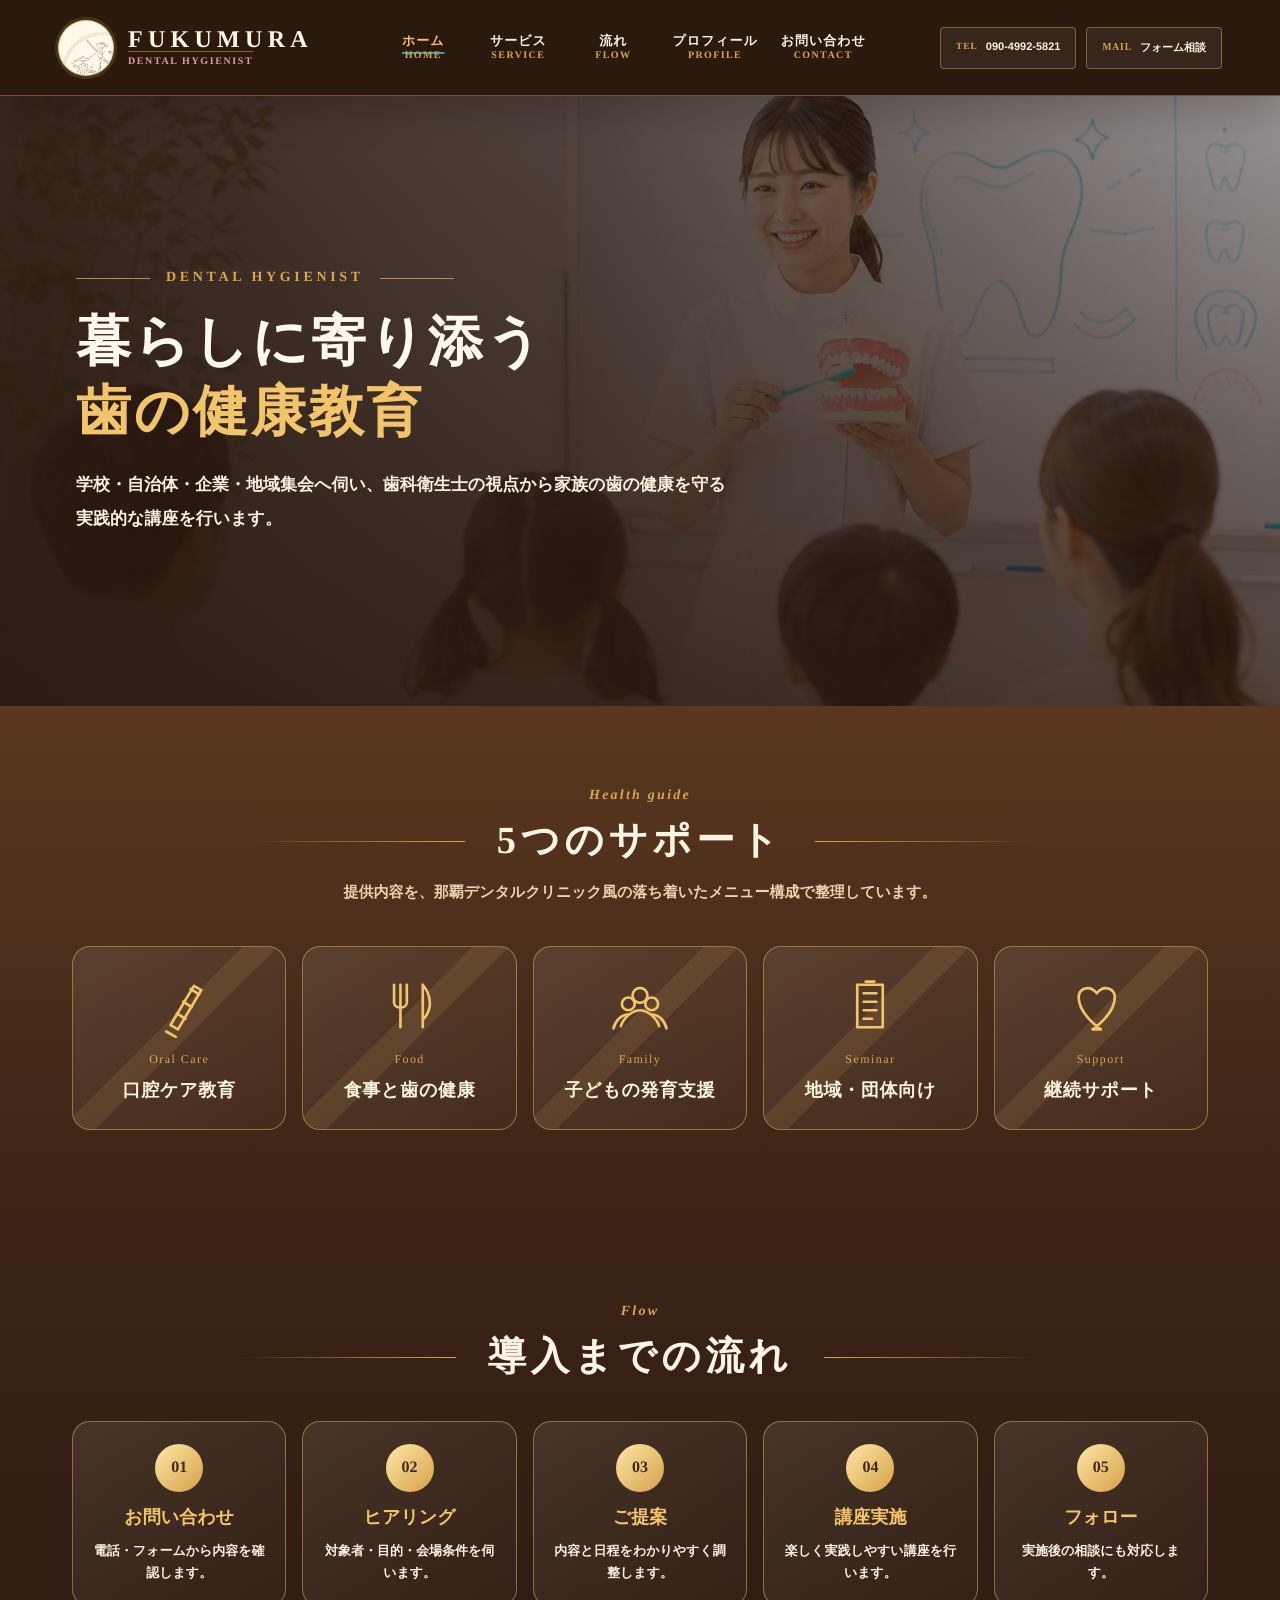
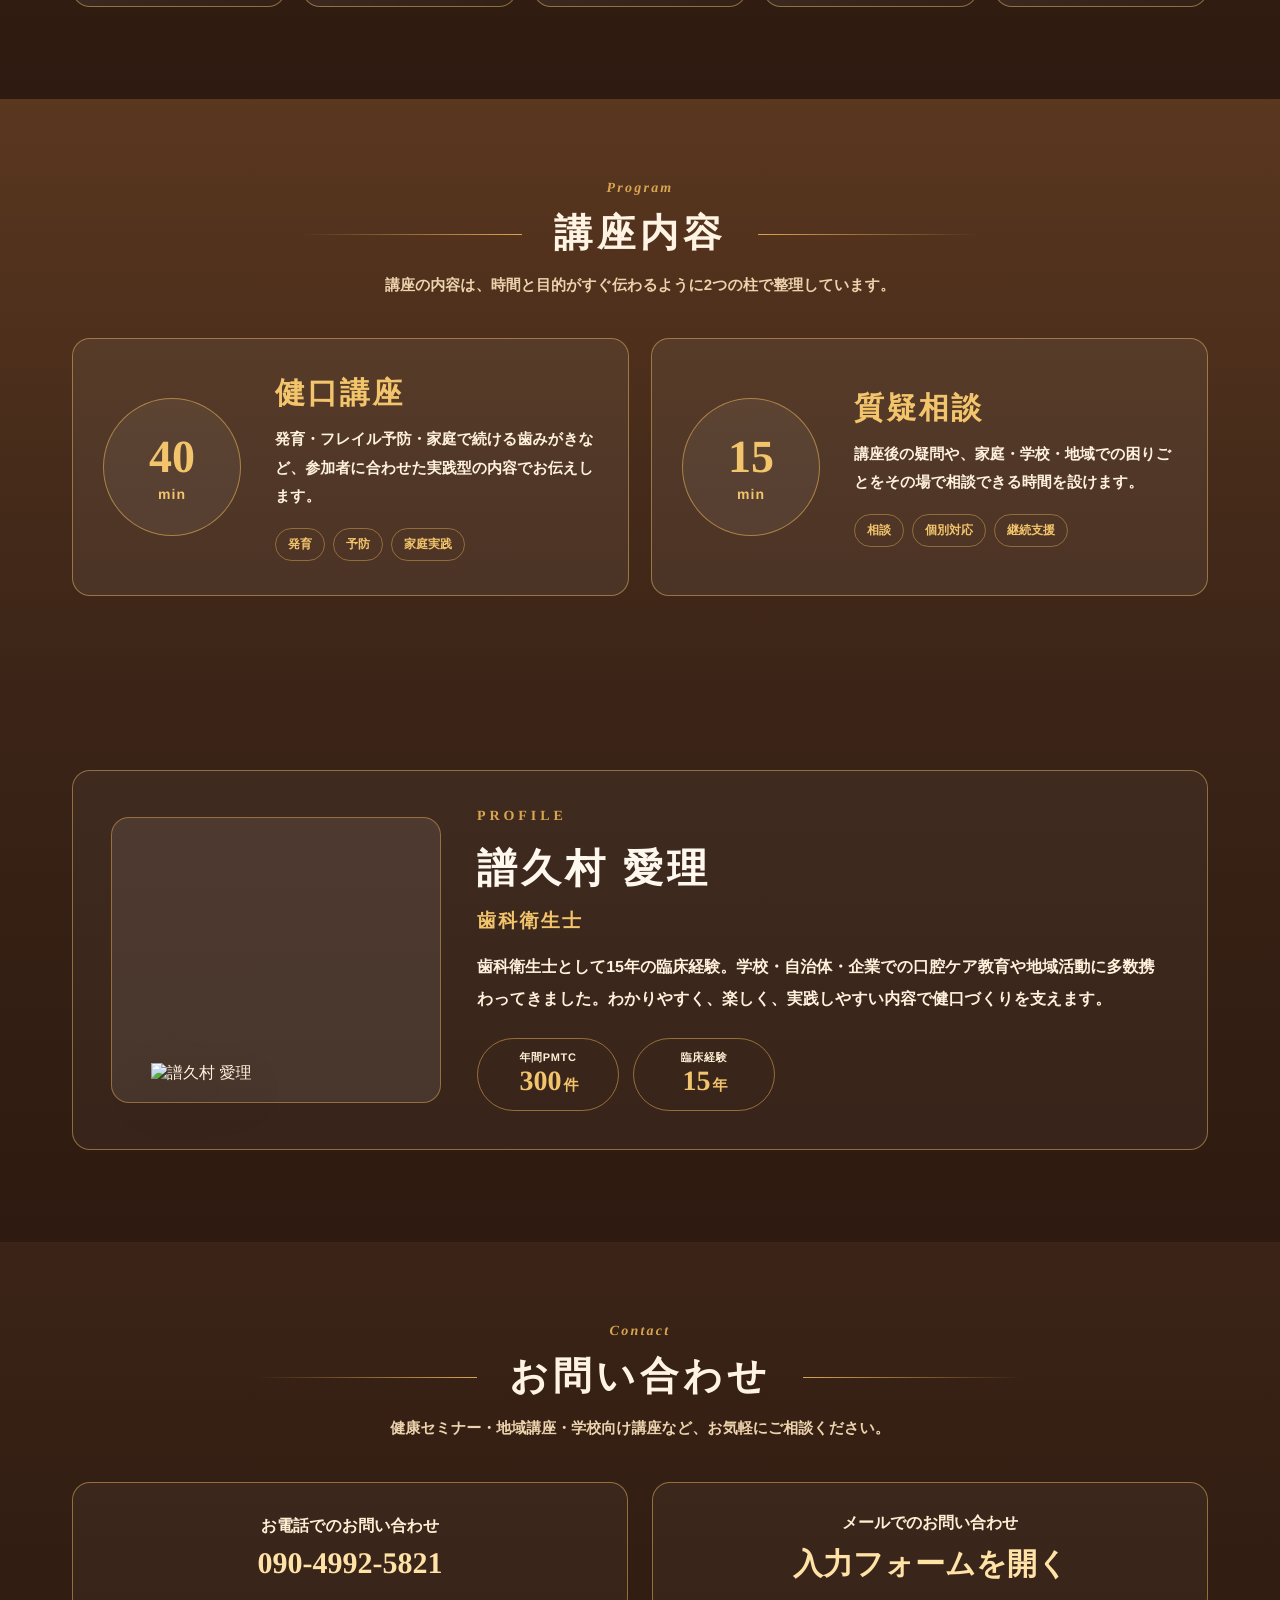
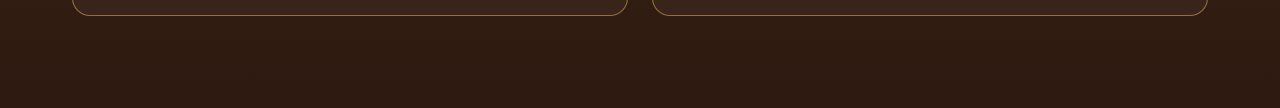
==== index.html @ 4cefee84 "Publish FUKUMURA site: index.html" ====
<!doctype html>
<html lang="ja">
<head>
  <meta charset="utf-8">
  <meta name="viewport" content="width=device-width, initial-scale=1">
  <title>FUKUMURA Dental Hygienist | 地域に届ける健口サポート</title>
  <meta name="description" content="歯科衛生士による学校・自治体・企業・地域向けの口腔ケア教育、健口講座、相談対応サービスです。">
  <link rel="stylesheet" href="styles.css?v=profile-photo-20260515">
</head>
<body>
  <header class="site-header" aria-label="サイトヘッダー">
    <a class="site-logo" href="#top" data-nav-link="top" aria-label="FUKUMURA ホームへ">
      <span class="logo-mark"><img src="assets/logo-mark-transparent.png" alt=""></span>
      <span class="logo-text"><b>FUKUMURA</b><small>DENTAL HYGIENIST</small></span>
    </a>

    <nav class="site-nav" aria-label="メインメニュー">
      <a class="is-current" href="#top" data-nav-link="top"><strong>ホーム</strong><span>HOME</span></a>
      <a href="#service" data-nav-link="service"><strong>サービス</strong><span>SERVICE</span></a>
      <a href="#flow" data-nav-link="flow"><strong>流れ</strong><span>FLOW</span></a>
      <a href="#profile" data-nav-link="profile"><strong>プロフィール</strong><span>PROFILE</span></a>
      <a href="#contact" data-nav-link="contact"><strong>お問い合わせ</strong><span>CONTACT</span></a>
    </nav>

    <div class="header-actions">
      <a class="header-pill" href="tel:09049925821"><span>TEL</span>090-4992-5821</a>
      <button class="header-pill" type="button" data-open-form><span>MAIL</span>フォーム相談</button>
    </div>

    <button class="mobile-menu-button" type="button" aria-label="メニューを開く" data-menu-button>
      <span></span><span></span><span></span>
      <em>MENU</em>
    </button>
  </header>

  <nav class="mobile-nav" aria-label="スマートフォンメニュー" data-mobile-nav>
    <a href="#top" data-nav-link="top">ホーム</a>
    <a href="#service" data-nav-link="service">サービス</a>
    <a href="#flow" data-nav-link="flow">流れ</a>
    <a href="#profile" data-nav-link="profile">プロフィール</a>
    <a href="#contact" data-nav-link="contact">お問い合わせ</a>
  </nav>

  <main id="top">
    <section class="hero section-panel" data-section="top">
      <div class="hero-inner">
        <p class="kicker">Dental Hygienist</p>
        <h1>暮らしに寄り添う<br><span>歯の健康教育</span></h1>
        <p class="hero-text">学校・自治体・企業・地域集会へ伺い、歯科衛生士の視点から家族の歯の健康を守る実践的な講座を行います。</p>
      </div>
    </section>

    <section id="service" class="section-block service section-panel" data-section="service">
      <div class="section-heading">
        <p>Health guide</p>
        <h2>5つのサポート</h2>
        <span>提供内容を、那覇デンタルクリニック風の落ち着いたメニュー構成で整理しています。</span>
      </div>

      <div class="support-grid">
        <article class="support-card">
          <div class="icon" aria-hidden="true"><svg viewBox="0 0 64 64"><path d="M24 50 46 13l7 4-22 37-7-4Z"/><path d="m43 16 8 5M36 28l8 5M30 39l8 5M20 56l9 5"/></svg></div>
          <small>Oral Care</small>
          <h3>口腔ケア教育</h3>
        </article>
        <article class="support-card">
          <div class="icon" aria-hidden="true"><svg viewBox="0 0 64 64"><path d="M23 12v40M17 12v17c0 6 12 6 12 0V12M44 12v40M44 12c9 11 9 24 0 33"/></svg></div>
          <small>Food</small>
          <h3>食事と歯の健康</h3>
        </article>
        <article class="support-card">
          <div class="icon" aria-hidden="true"><svg viewBox="0 0 64 64"><circle cx="32" cy="22" r="7"/><circle cx="21" cy="30" r="6"/><circle cx="43" cy="30" r="6"/><path d="M14 51c3-10 13-15 18-15s15 5 18 15M7 53c2-8 8-13 14-13M57 53c-2-8-8-13-14-13"/></svg></div>
          <small>Family</small>
          <h3>子どもの発育支援</h3>
        </article>
        <article class="support-card">
          <div class="icon" aria-hidden="true"><svg viewBox="0 0 64 64"><path d="M20 12h24v40H20z"/><path d="M26 20h12M26 28h12M26 36h12M26 44h8"/><path d="M28 9h8"/></svg></div>
          <small>Seminar</small>
          <h3>地域・団体向け</h3>
        </article>
        <article class="support-card">
          <div class="icon" aria-hidden="true"><svg viewBox="0 0 64 64"><path d="M32 54S11 40 11 24c0-8 10-13 17-4 7-9 17-4 17 4 0 16-21 30-21 30Z"/></svg></div>
          <small>Support</small>
          <h3>継続サポート</h3>
        </article>
      </div>
    </section>

    <section id="flow" class="section-block flow section-panel" data-section="flow">
      <div class="section-heading">
        <p>Flow</p>
        <h2>導入までの流れ</h2>
      </div>

      <ol class="flow-list">
        <li class="flow-step"><span class="num">01</span><h3>お問い合わせ</h3><p>電話・フォームから内容を確認します。</p></li>
        <li class="flow-step"><span class="num">02</span><h3>ヒアリング</h3><p>対象者・目的・会場条件を伺います。</p></li>
        <li class="flow-step"><span class="num">03</span><h3>ご提案</h3><p>内容と日程をわかりやすく調整します。</p></li>
        <li class="flow-step"><span class="num">04</span><h3>講座実施</h3><p>楽しく実践しやすい講座を行います。</p></li>
        <li class="flow-step"><span class="num">05</span><h3>フォロー</h3><p>実施後の相談にも対応します。</p></li>
      </ol>
    </section>

    <section class="section-block program section-panel">
      <div class="section-heading">
        <p>Program</p>
        <h2>講座内容</h2>
        <span>講座の内容は、時間と目的がすぐ伝わるように2つの柱で整理しています。</span>
      </div>

      <div class="course-layout">
        <article class="course-card">
          <div class="course-time"><strong>40</strong><span>min</span></div>
          <div>
            <h3>健口講座</h3>
            <p>発育・フレイル予防・家庭で続ける歯みがきなど、参加者に合わせた実践型の内容でお伝えします。</p>
            <div class="course-tags"><span>発育</span><span>予防</span><span>家庭実践</span></div>
          </div>
        </article>
        <article class="course-card">
          <div class="course-time"><strong>15</strong><span>min</span></div>
          <div>
            <h3>質疑相談</h3>
            <p>講座後の疑問や、家庭・学校・地域での困りごとをその場で相談できる時間を設けます。</p>
            <div class="course-tags"><span>相談</span><span>個別対応</span><span>継続支援</span></div>
          </div>
        </article>
      </div>
    </section>

    <section id="profile" class="section-block profile section-panel" data-section="profile">
      <article class="profile-box">
        <figure class="profile-photo"><img src="assets/profile-photo-attached-style.png" alt="譜久村 愛理"></figure>
        <div class="profile-text">
          <p class="profile-label">PROFILE</p>
          <h2>譜久村 愛理</h2>
          <h3>歯科衛生士</h3>
          <p>歯科衛生士として15年の臨床経験。学校・自治体・企業での口腔ケア教育や地域活動に多数携わってきました。わかりやすく、楽しく、実践しやすい内容で健口づくりを支えます。</p>
          <div class="profile-metrics">
            <span><small>年間PMTC</small><b>300</b>件</span>
            <span><small>臨床経験</small><b>15</b>年</span>
          </div>
        </div>
      </article>
    </section>

    <section id="contact" class="section-block contact section-panel" data-section="contact">
      <div class="section-heading">
        <p>Contact</p>
        <h2>お問い合わせ</h2>
        <span>健康セミナー・地域講座・学校向け講座など、お気軽にご相談ください。</span>
      </div>

      <div class="contact-grid">
        <a class="contact-card" href="tel:09049925821">
          <span>お電話でのお問い合わせ</span>
          <strong>090-4992-5821</strong>
        </a>
        <button class="contact-card" type="button" data-open-form>
          <span>メールでのお問い合わせ</span>
          <strong>入力フォームを開く</strong>
        </button>
      </div>
    </section>
  </main>

  <div class="form-modal" data-modal aria-hidden="true">
    <div class="modal-backdrop" data-close-form></div>
    <section class="modal-panel" role="dialog" aria-modal="true" aria-labelledby="form-title">
      <button class="modal-close" type="button" aria-label="閉じる" data-close-form>×</button>
      <div class="form-state form-input-state" data-input-state>
        <p class="modal-kicker">CONTACT FORM</p>
        <h2 id="form-title">メールでのお問い合わせ</h2>
        <form class="contact-form" data-contact-form>
          <label><span>お名前</span><input name="name" type="text" autocomplete="name" required></label>
          <label><span>メールアドレス</span><input name="email" type="email" autocomplete="email" required></label>
          <label><span>電話番号</span><input name="tel" type="tel" autocomplete="tel"></label>
          <label><span>お問い合わせ内容</span><textarea name="message" rows="6" required></textarea></label>
          <button class="submit-button" type="submit">送信する</button>
        </form>
      </div>
      <div class="form-state thanks-state" data-thanks-state hidden>
        <p class="modal-kicker">THANK YOU</p>
        <h2>送信ありがとうございました</h2>
        <p>内容を確認後、折り返しご連絡いたします。しばらくお待ちください。</p>
        <button class="submit-button" type="button" data-close-form>閉じる</button>
      </div>
    </section>
  </div>

  <script src="scripts.js?v=profile-photo-20260515"></script>
</body>
</html>
---- styles.css ----
:root {
  --ink: #fff2dd;
  --brown: #3b2417;
  --brown-2: #5a371f;
  --gold: #d8a651;
  --teal: #26aaa2;
  --paper: #2e1a10;
  --line: rgba(216, 166, 81, .44);
  --header-h: 96px;
  --max: 1440px;
}

* {
  box-sizing: border-box;
}

html {
  scroll-behavior: smooth;
  scroll-padding-top: calc(var(--header-h) + 18px);
}

body {
  margin: 0;
  min-width: 320px;
  color: var(--ink);
  font-family: "Yu Gothic", "Yu Gothic UI", "Hiragino Kaku Gothic ProN", Meiryo, sans-serif;
  background: #21130c;
  text-rendering: geometricPrecision;
  -webkit-font-smoothing: antialiased;
}

body.modal-open,
body.menu-open {
  overflow: hidden;
}

button,
input,
textarea {
  font: inherit;
}

button {
  cursor: pointer;
}

img,
svg {
  display: block;
}

h1,
h2,
h3,
p,
figure {
  margin: 0;
}

.site-header {
  position: fixed;
  z-index: 60;
  top: 0;
  left: 50%;
  width: min(100%, var(--max));
  height: var(--header-h);
  transform: translateX(-50%);
  display: flex;
  align-items: center;
  justify-content: space-between;
  gap: 30px;
  padding: 14px 58px;
  color: #fff4dd;
  background: rgba(44, 25, 14, .96);
  border-bottom: 1px solid rgba(216, 166, 81, .42);
  box-shadow: 0 16px 36px rgba(20, 10, 4, .22);
  backdrop-filter: blur(10px);
}

.site-logo {
  flex: 0 0 auto;
  display: inline-flex;
  align-items: center;
  gap: 14px;
  color: #fff4dd;
  text-decoration: none;
}

.logo-mark {
  width: 56px;
  height: 56px;
  display: grid;
  place-items: center;
  overflow: hidden;
  border: 1px solid rgba(216, 166, 81, .58);
  border-radius: 50%;
  background: #fff9ec;
  box-shadow: 0 0 0 3px rgba(216, 166, 81, .18);
}

.logo-mark img {
  width: 96px;
  height: 96px;
  object-fit: contain;
  opacity: .92;
  transform: translateY(2px);
}

.logo-text {
  display: grid;
  gap: 5px;
  min-width: 172px;
}

.logo-text b {
  color: #fff6e8;
  font-family: Georgia, "Times New Roman", serif;
  font-size: 24px;
  font-weight: 600;
  letter-spacing: .22em;
  line-height: 1;
}

.logo-text small {
  position: relative;
  width: fit-content;
  color: #df9ba0;
  font-family: Georgia, "Times New Roman", serif;
  font-size: 10px;
  font-weight: 700;
  letter-spacing: .16em;
  line-height: 1;
}

.logo-text small::before {
  content: "";
  position: absolute;
  left: 0;
  right: 0;
  top: -6px;
  height: 1px;
  background: rgba(216, 166, 81, .58);
}

.site-nav {
  flex: 1;
  display: flex;
  align-items: center;
  justify-content: center;
  gap: clamp(16px, 1.8vw, 28px);
  font-weight: 900;
  letter-spacing: .06em;
}

.site-nav a {
  min-width: 72px;
  display: grid;
  gap: 4px;
  color: #fff4dd;
  text-align: center;
  text-decoration: none;
  transition: color .2s ease;
}

.site-nav strong {
  font-size: clamp(13px, .95vw, 15px);
  line-height: 1;
  white-space: nowrap;
}

.site-nav span {
  color: var(--gold);
  font-family: Georgia, serif;
  font-size: 10px;
  line-height: 1;
  letter-spacing: .14em;
}

.site-nav a:hover,
.site-nav a.is-current {
  color: #f2c46b;
}

.site-nav a.is-current strong {
  text-decoration: underline;
  text-decoration-color: var(--teal);
  text-decoration-thickness: 2px;
  text-underline-offset: 7px;
}

.header-actions {
  display: flex;
  gap: 10px;
  align-items: center;
}

.header-pill {
  min-height: 42px;
  display: inline-flex;
  align-items: center;
  justify-content: center;
  gap: 8px;
  padding: 0 15px;
  color: #fff1d9;
  background: rgba(255, 255, 255, .06);
  border: 1px solid rgba(216, 166, 81, .48);
  border-radius: 4px;
  text-decoration: none;
  font-size: clamp(11px, .78vw, 13px);
  font-weight: 900;
  line-height: 1;
  white-space: nowrap;
}

.header-pill span {
  color: var(--gold);
  font-family: Georgia, serif;
  font-size: .86em;
  letter-spacing: .1em;
}

.mobile-nav {
  display: none;
}

.mobile-menu-button {
  position: absolute;
  top: 17px;
  right: 14px;
  z-index: 5;
  width: 50px;
  height: 44px;
  display: grid;
  place-items: center;
  gap: 3px;
  color: #fff4dd;
  background: rgba(255, 255, 255, .06);
  border: 1px solid rgba(216, 166, 81, .42);
  border-radius: 6px;
}

@media (min-width: 901px) {
  .mobile-menu-button {
    display: none !important;
  }
}

main {
  width: min(100%, var(--max));
  margin: 0 auto;
  padding-top: var(--header-h);
  background: var(--paper);
  box-shadow: 0 0 0 1px rgba(216, 166, 81, .14);
}

.section-panel {
  scroll-margin-top: calc(var(--header-h) + 18px);
}

.hero {
  min-height: 610px;
  position: relative;
  display: grid;
  align-items: center;
  padding: 96px 76px;
  overflow: hidden;
  isolation: isolate;
  background: #2e1a10;
}

.hero::before {
  content: "";
  position: absolute;
  inset: 0;
  z-index: -2;
  background-image: url("assets/hero-bg-enhanced.png");
  background-size: cover;
  background-position: 64% 34%;
  transform: scaleY(1.08) scaleX(1.01);
  transform-origin: center;
}

.hero::after {
  content: "";
  position: absolute;
  inset: 0;
  z-index: -1;
  background:
    linear-gradient(90deg, rgba(42, 24, 15, .92), rgba(42, 24, 15, .75) 46%, rgba(42, 24, 15, .28)),
    linear-gradient(180deg, rgba(42, 24, 15, .18), rgba(42, 24, 15, .74));
}

.hero-inner {
  width: min(680px, 100%);
  position: relative;
  z-index: 1;
}

.kicker {
  display: inline-flex;
  align-items: center;
  gap: 16px;
  color: var(--gold);
  font-family: Georgia, serif;
  font-size: 14px;
  font-weight: 900;
  line-height: 1;
  letter-spacing: .26em;
  text-transform: uppercase;
}

.kicker::before,
.kicker::after {
  content: "";
  width: 74px;
  height: 1px;
  background: currentColor;
  opacity: .8;
}

.hero h1 {
  margin-top: 22px;
  color: #fff8ef;
  font-family: "Yu Mincho", "Hiragino Mincho ProN", serif;
  font-size: clamp(48px, 4.3vw, 62px);
  font-weight: 900;
  line-height: 1.26;
  letter-spacing: .05em;
}

.hero h1 span {
  color: #f2c46b;
}

.hero-text {
  max-width: 650px;
  margin-top: 22px;
  color: #fff1dc;
  font-size: 17px;
  font-weight: 900;
  line-height: 2;
}

.hero-stamp {
  position: absolute;
  right: 90px;
  bottom: 78px;
  width: 118px;
  height: 118px;
  display: grid;
  place-items: center;
  color: rgba(242, 196, 107, .6);
  border: 1px solid currentColor;
  border-radius: 50%;
  font-family: Georgia, serif;
  font-size: 42px;
  font-style: italic;
}

.section-block {
  padding: 82px 72px 92px;
}

.section-heading {
  display: grid;
  place-items: center;
  gap: 12px;
  margin-bottom: 38px;
  text-align: center;
}

.section-heading p {
  color: var(--gold);
  font-family: Georgia, serif;
  font-size: 14px;
  font-style: italic;
  font-weight: 900;
  letter-spacing: .16em;
}

.section-heading h2 {
  display: flex;
  align-items: center;
  justify-content: center;
  gap: 32px;
  width: 100%;
  color: #fff4e3;
  font-family: "Yu Mincho", "Hiragino Mincho ProN", serif;
  font-size: clamp(32px, 3vw, 40px);
  font-weight: 900;
  letter-spacing: .12em;
}

.section-heading h2::before,
.section-heading h2::after {
  content: "";
  width: min(18vw, 220px);
  height: 1px;
  background: linear-gradient(90deg, transparent, var(--gold));
}

.section-heading h2::after {
  background: linear-gradient(90deg, var(--gold), transparent);
}

.section-heading span {
  max-width: 820px;
  color: #ecd2ad;
  font-size: 15px;
  font-weight: 800;
  line-height: 1.9;
}

.service,
.program {
  background: linear-gradient(180deg, #5a371f, #3b2417);
}

.flow,
.profile,
.contact {
  background: linear-gradient(180deg, #3b2417, #2e1a10);
}

.support-grid {
  display: grid;
  grid-template-columns: repeat(5, minmax(0, 1fr));
  gap: 16px;
}

.support-card {
  min-height: 184px;
  position: relative;
  display: grid;
  place-items: center;
  align-content: center;
  gap: 12px;
  padding: 24px 18px;
  overflow: hidden;
  color: #fff2dd;
  background: linear-gradient(135deg, rgba(255, 255, 255, .09), rgba(255, 255, 255, .02));
  border: 1px solid rgba(242, 196, 107, .46);
  border-radius: 18px;
  text-align: center;
}

.support-card::before {
  content: "";
  position: absolute;
  inset: 0;
  background: linear-gradient(135deg, transparent 0 43%, rgba(242, 196, 107, .1) 43% 52%, transparent 52%);
  pointer-events: none;
}

.icon {
  width: 68px;
  height: 68px;
  color: #f2c46b;
}

.icon svg {
  width: 100%;
  height: 100%;
  fill: none;
  stroke: currentColor;
  stroke-width: 2.5;
  stroke-linecap: round;
  stroke-linejoin: round;
}

.support-card small {
  color: var(--gold);
  font-family: Georgia, serif;
  font-size: 12px;
  letter-spacing: .12em;
}

.support-card h3 {
  position: relative;
  z-index: 1;
  color: #fff2dd;
  font-size: 18px;
  font-weight: 900;
  letter-spacing: .04em;
}

.flow-list {
  display: grid;
  grid-template-columns: repeat(5, minmax(0, 1fr));
  gap: 16px;
  padding: 0;
  margin: 0;
  list-style: none;
}

.flow-step {
  min-height: 156px;
  padding: 22px 17px;
  color: #fff2dd;
  background: linear-gradient(135deg, rgba(255, 255, 255, .09), rgba(255, 255, 255, .02));
  border: 1px solid rgba(242, 196, 107, .46);
  border-radius: 18px;
  text-align: center;
}

.num {
  width: 48px;
  height: 48px;
  display: grid;
  place-items: center;
  margin: 0 auto 14px;
  color: #3f291a;
  background: linear-gradient(135deg, #ffe7a5, #d5a04a);
  border-radius: 50%;
  font-family: Georgia, serif;
  font-size: 16px;
  font-weight: 900;
}

.flow-step h3 {
  color: #f2c46b;
  font-size: 18px;
  font-weight: 900;
}

.flow-step p {
  margin-top: 10px;
  color: #fff1dc;
  font-size: 13px;
  font-weight: 800;
  line-height: 1.7;
}

.course-layout {
  display: grid;
  grid-template-columns: 1fr 1fr;
  gap: 22px;
}

.course-card {
  min-height: 258px;
  display: grid;
  grid-template-columns: 150px 1fr;
  gap: 22px;
  align-items: center;
  padding: 30px;
  color: #fff2dd;
  background: rgba(255, 255, 255, .06);
  border: 1px solid rgba(242, 196, 107, .46);
  border-radius: 18px;
}

.course-time {
  width: 138px;
  height: 138px;
  display: grid;
  place-items: center;
  align-content: center;
  color: #f2c46b;
  background: rgba(255, 255, 255, .05);
  border: 1px solid rgba(216, 166, 81, .65);
  border-radius: 50%;
  font-family: Georgia, "Yu Mincho", serif;
  font-weight: 900;
  line-height: 1;
}

.course-time strong {
  font-size: 46px;
  line-height: 1;
}

.course-time span {
  margin-top: 7px;
  font-family: "Yu Gothic", sans-serif;
  font-size: 14px;
  letter-spacing: .08em;
}

.course-card h3 {
  color: #f2c46b;
  font-family: "Yu Mincho", "Hiragino Mincho ProN", serif;
  font-size: 30px;
  font-weight: 900;
  letter-spacing: .08em;
}

.course-card p {
  margin-top: 12px;
  color: #fff1dc;
  font-size: 15px;
  font-weight: 800;
  line-height: 1.9;
}

.course-tags {
  display: flex;
  flex-wrap: wrap;
  gap: 8px;
  margin-top: 16px;
}

.course-tags span {
  padding: 7px 12px;
  color: #f2c46b;
  border: 1px solid rgba(216, 166, 81, .5);
  border-radius: 999px;
  font-size: 12px;
  font-weight: 900;
}

.profile-box {
  display: grid;
  grid-template-columns: 330px 1fr;
  gap: 36px;
  align-items: center;
  padding: 38px;
  color: #fff2dd;
  background: rgba(255, 255, 255, .04);
  border: 1px solid rgba(242, 196, 107, .46);
  border-radius: 18px;
}

.profile-photo {
  min-height: 286px;
  display: grid;
  place-items: end center;
  padding: 18px;
  border: 1px solid rgba(216, 166, 81, .52);
  border-radius: 18px;
  background: rgba(255, 255, 255, .08);
}

.profile-photo img {
  width: 250px;
  max-height: 262px;
  object-fit: contain;
  filter: drop-shadow(0 18px 24px rgba(0, 0, 0, .22));
}

.profile-label {
  color: var(--gold);
  font-family: Georgia, serif;
  font-size: 14px;
  font-weight: 900;
  letter-spacing: .28em;
}

.profile-text h2 {
  margin-top: 16px;
  color: #fff8ef;
  font-family: "Yu Mincho", "Hiragino Mincho ProN", serif;
  font-size: 40px;
  font-weight: 900;
  letter-spacing: .1em;
  white-space: nowrap;
}

.profile-text h3 {
  margin-top: 12px;
  color: #f2c46b;
  font-size: 19px;
  font-weight: 900;
  letter-spacing: .12em;
}

.profile-text p:not(.profile-label) {
  margin-top: 18px;
  color: #fff1dc;
  font-size: 16px;
  font-weight: 800;
  line-height: 2;
}

.profile-metrics {
  display: flex;
  gap: 14px;
  margin-top: 22px;
}

.profile-metrics span {
  min-width: 142px;
  padding: 12px 18px;
  color: #f2c46b;
  border: 1px solid rgba(216, 166, 81, .58);
  border-radius: 999px;
  font-family: "Yu Mincho", serif;
  font-size: 15px;
  font-weight: 900;
  text-align: center;
}

.profile-metrics small {
  display: block;
  color: #fff0d4;
  font-family: "Yu Gothic", sans-serif;
  font-size: 11px;
  letter-spacing: .06em;
}

.profile-metrics b {
  margin: 0 2px;
  font-family: Georgia, serif;
  font-size: 28px;
}

.contact-grid {
  display: grid;
  grid-template-columns: 1fr 1fr;
  gap: 24px;
}

.contact-card {
  min-height: 134px;
  display: grid;
  align-content: center;
  gap: 10px;
  padding: 30px;
  color: #fff0d4;
  text-decoration: none;
  background: rgba(255, 255, 255, .04);
  border: 1px solid rgba(216, 166, 81, .58);
  border-radius: 18px;
  font-weight: 900;
  text-align: center;
}

.contact-card strong {
  display: block;
  color: #ffe2a6;
  font-family: "Yu Mincho", serif;
  font-size: 30px;
  font-weight: 900;
}

.form-modal {
  position: fixed;
  z-index: 100;
  inset: 0;
  display: none;
  place-items: center;
  padding: 24px;
}

.form-modal.is-open {
  display: grid;
}

.modal-backdrop {
  position: absolute;
  inset: 0;
  background: rgba(36, 22, 13, .72);
  backdrop-filter: blur(6px);
}

.modal-panel {
  position: relative;
  width: min(620px, 100%);
  max-height: min(92vh, 760px);
  overflow: auto;
  padding: clamp(26px, 4vw, 44px);
  color: #3b2417;
  background: linear-gradient(135deg, #fffdf8, #fff5e8);
  border: 1px solid rgba(216, 166, 81, .6);
  border-radius: 10px;
  box-shadow: 0 30px 80px rgba(21, 12, 6, .34);
}

.modal-close {
  position: absolute;
  top: 14px;
  right: 14px;
  width: 42px;
  height: 42px;
  color: var(--brown);
  background: #fff;
  border: 1px solid rgba(216, 166, 81, .42);
  border-radius: 50%;
  font-size: 28px;
  line-height: 1;
}

.modal-kicker {
  margin-bottom: 10px;
  color: var(--gold);
  font-family: Georgia, serif;
  font-size: 13px;
  font-weight: 900;
  letter-spacing: .16em;
}

.modal-panel h2 {
  margin-bottom: 24px;
  color: var(--brown);
  font-family: "Yu Mincho", serif;
  font-size: clamp(28px, 4vw, 42px);
  line-height: 1.35;
}

.contact-form {
  display: grid;
  gap: 16px;
}

.contact-form label {
  display: grid;
  gap: 8px;
}

.contact-form span {
  color: var(--brown);
  font-weight: 900;
}

.contact-form input,
.contact-form textarea {
  width: 100%;
  padding: 13px 14px;
  color: #3b2417;
  background: #fff;
  border: 1px solid rgba(87, 58, 36, .24);
  border-radius: 6px;
}

.contact-form textarea {
  resize: vertical;
}

.submit-button {
  min-height: 54px;
  padding: 0 24px;
  color: #2b190f;
  background: linear-gradient(135deg, #ffe7a5, #d5a04a);
  border: 0;
  border-radius: 999px;
  font-weight: 900;
  box-shadow: 0 14px 28px rgba(216, 166, 81, .24);
}

.thanks-state {
  text-align: center;
}

.thanks-state p:not(.modal-kicker) {
  margin-bottom: 24px;
  color: #6b5644;
  font-weight: 800;
  line-height: 1.8;
}

.reveal-target {
  opacity: 0;
  transform: translateY(24px);
  transition:
    opacity .8s ease var(--reveal-delay, 0ms),
    transform .8s ease var(--reveal-delay, 0ms);
}

.reveal-target.reveal-from-left {
  transform: translateX(-42px);
}

.reveal-target.reveal-from-right {
  transform: translateX(42px);
}

.reveal-target.reveal-zoom {
  transform: scale(.96);
}

.reveal-target.is-visible {
  opacity: 1;
  transform: none;
}

@media (max-width: 1180px) {
  .site-header {
    gap: 18px;
    padding-inline: 28px;
  }

  .header-actions {
    display: none;
  }

  .logo-text b {
    font-size: 21px;
  }
}

@media (max-width: 900px) {
  :root {
    --header-h: 78px;
  }

  html,
  body {
    width: 100%;
    overflow-x: hidden;
  }

  body.menu-open .mobile-nav {
    display: grid;
  }

  main {
    width: 100%;
    max-width: 100%;
    overflow: hidden;
  }

  main * {
    max-width: 100%;
  }

  .site-header {
    left: 0;
    right: 0;
    width: auto;
    max-width: none;
    height: var(--header-h);
    transform: none;
    display: grid;
    grid-template-columns: minmax(0, 1fr) auto;
    gap: 12px;
    padding: 10px 14px;
    overflow: hidden;
  }

  .site-logo {
    gap: 9px;
    min-width: 0;
    overflow: hidden;
    padding-right: 60px;
  }

  .logo-mark {
    width: 38px;
    height: 38px;
    flex: 0 0 38px;
  }

  .logo-mark img {
    width: 66px;
    height: 66px;
  }

  .logo-text {
    display: block;
    min-width: 0;
    overflow: hidden;
  }

  .logo-text b {
    display: block;
    font-size: clamp(15px, 4.4vw, 18px);
    letter-spacing: .11em;
    white-space: nowrap;
  }

  .logo-text small {
    display: block;
    margin-top: 4px;
    font-size: 7px;
    letter-spacing: .08em;
    white-space: nowrap;
  }

  .site-nav {
    display: none;
  }

  .mobile-menu-button {
    position: absolute;
    top: 17px;
    right: 14px;
    z-index: 5;
    width: 50px;
    height: 44px;
    display: grid !important;
    place-items: center;
    gap: 3px;
    color: #fff4dd;
    background: rgba(255, 255, 255, .06);
    border: 1px solid rgba(216, 166, 81, .42);
    border-radius: 6px;
  }

  .mobile-menu-button span {
    width: 23px;
    height: 2px;
    background: currentColor;
  }

  .mobile-menu-button em {
    color: var(--gold);
    font-size: 8px;
    font-style: normal;
    font-weight: 900;
    letter-spacing: .08em;
  }

  .mobile-nav {
    position: fixed;
    z-index: 55;
    top: var(--header-h);
    left: 0;
    width: 100%;
    transform: none;
    gap: 1px;
    background: rgba(58, 33, 20, .98);
    box-shadow: 0 24px 48px rgba(30, 16, 7, .22);
  }

  .mobile-nav a {
    padding: 16px 24px;
    color: #fff3db;
    text-decoration: none;
    font-weight: 900;
    border-bottom: 1px solid rgba(216, 166, 81, .22);
  }

  .hero {
    min-height: 620px;
    padding: 58px 22px 54px;
  }

  .hero::before {
    background-size: cover;
    background-position: 67% 22%;
    transform: scaleY(1.12) scaleX(1.02);
  }

  .hero::after {
    background:
      linear-gradient(90deg, rgba(42, 24, 15, .94), rgba(42, 24, 15, .78) 64%, rgba(42, 24, 15, .42)),
      linear-gradient(180deg, rgba(42, 24, 15, .08), rgba(42, 24, 15, .86));
  }

  .kicker {
    gap: 8px;
    font-size: 10px;
    letter-spacing: .2em;
  }

  .kicker::before,
  .kicker::after {
    width: 42px;
  }

  .hero h1 {
    margin-top: 16px;
    font-size: 32px;
    line-height: 1.42;
    letter-spacing: .02em;
  }

  .hero-text {
    max-width: min(330px, calc(100vw - 52px));
    margin-top: 18px;
    font-size: 13px;
    line-height: 1.85;
    overflow-wrap: anywhere;
  }

  .hero-stamp {
    right: 22px;
    bottom: 28px;
    width: 82px;
    height: 82px;
    font-size: 30px;
  }

  .section-block {
    padding: 50px 18px 58px;
  }

  .section-heading {
    margin-bottom: 28px;
  }

  .section-heading h2 {
    gap: 14px;
    font-size: 27px;
  }

  .section-heading h2::before,
  .section-heading h2::after {
    width: 54px;
  }

  .section-heading span {
    font-size: 12px;
    line-height: 1.75;
  }

  .support-grid,
  .flow-list,
  .course-layout,
  .contact-grid {
    grid-template-columns: 1fr;
    gap: 14px;
  }

  .support-card,
  .flow-step,
  .course-card,
  .profile-box,
  .contact-card {
    min-height: auto;
    width: 100%;
    min-width: 0;
    max-width: 100%;
  }

  .support-card {
    padding: 22px 18px;
  }

  .icon {
    width: 56px;
    height: 56px;
  }

  .support-card h3,
  .flow-step h3 {
    font-size: 17px;
  }

  .course-card {
    grid-template-columns: 92px 1fr;
    gap: 16px;
    padding: 22px 18px;
  }

  .course-time {
    width: 82px;
    height: 82px;
  }

  .course-time strong {
    font-size: 31px;
  }

  .course-time span {
    font-size: 10px;
  }

  .course-card h3 {
    font-size: 22px;
  }

  .course-card p,
  .flow-step p {
    font-size: 12px;
  }

  .profile-box {
    grid-template-columns: 1fr;
    padding: 24px 18px;
  }

  .profile-photo {
    order: 2;
    width: min(100%, 320px);
    min-height: 330px;
    margin-inline: auto;
  }

  .profile-text {
    order: 1;
  }

  .profile-text h2 {
    font-size: 30px;
    white-space: normal;
  }

  .profile-text h3 {
    font-size: 16px;
  }

  .profile-text p:not(.profile-label) {
    font-size: 13px;
    line-height: 1.9;
  }

  .profile-metrics {
    display: grid;
    grid-template-columns: 1fr 1fr;
    gap: 10px;
  }

  .profile-metrics span {
    min-width: 0;
    padding: 10px 8px;
    font-size: 13px;
  }

  .profile-metrics b {
    font-size: 24px;
  }

  .contact-card {
    padding: 24px 18px;
  }

  .contact-card strong {
    font-size: 22px;
    white-space: nowrap;
  }

  .form-modal {
    padding: 16px;
  }
}
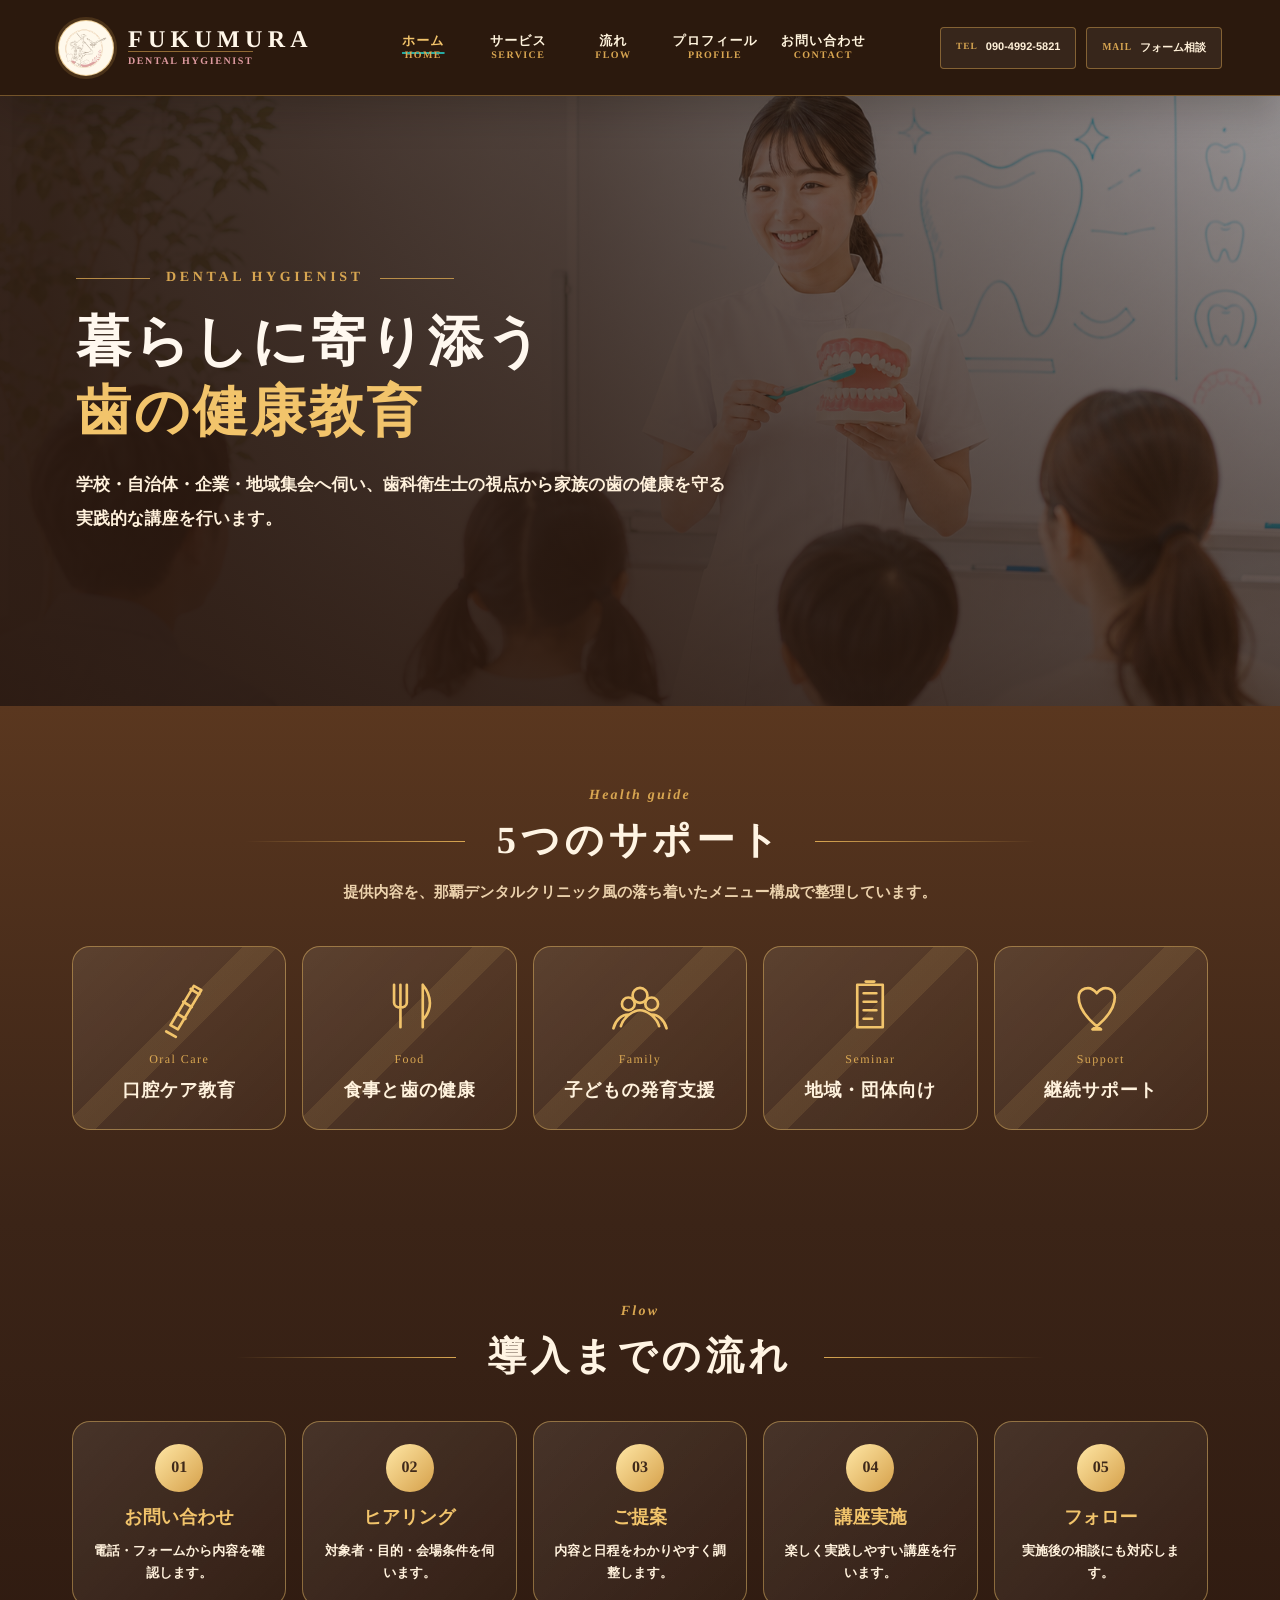
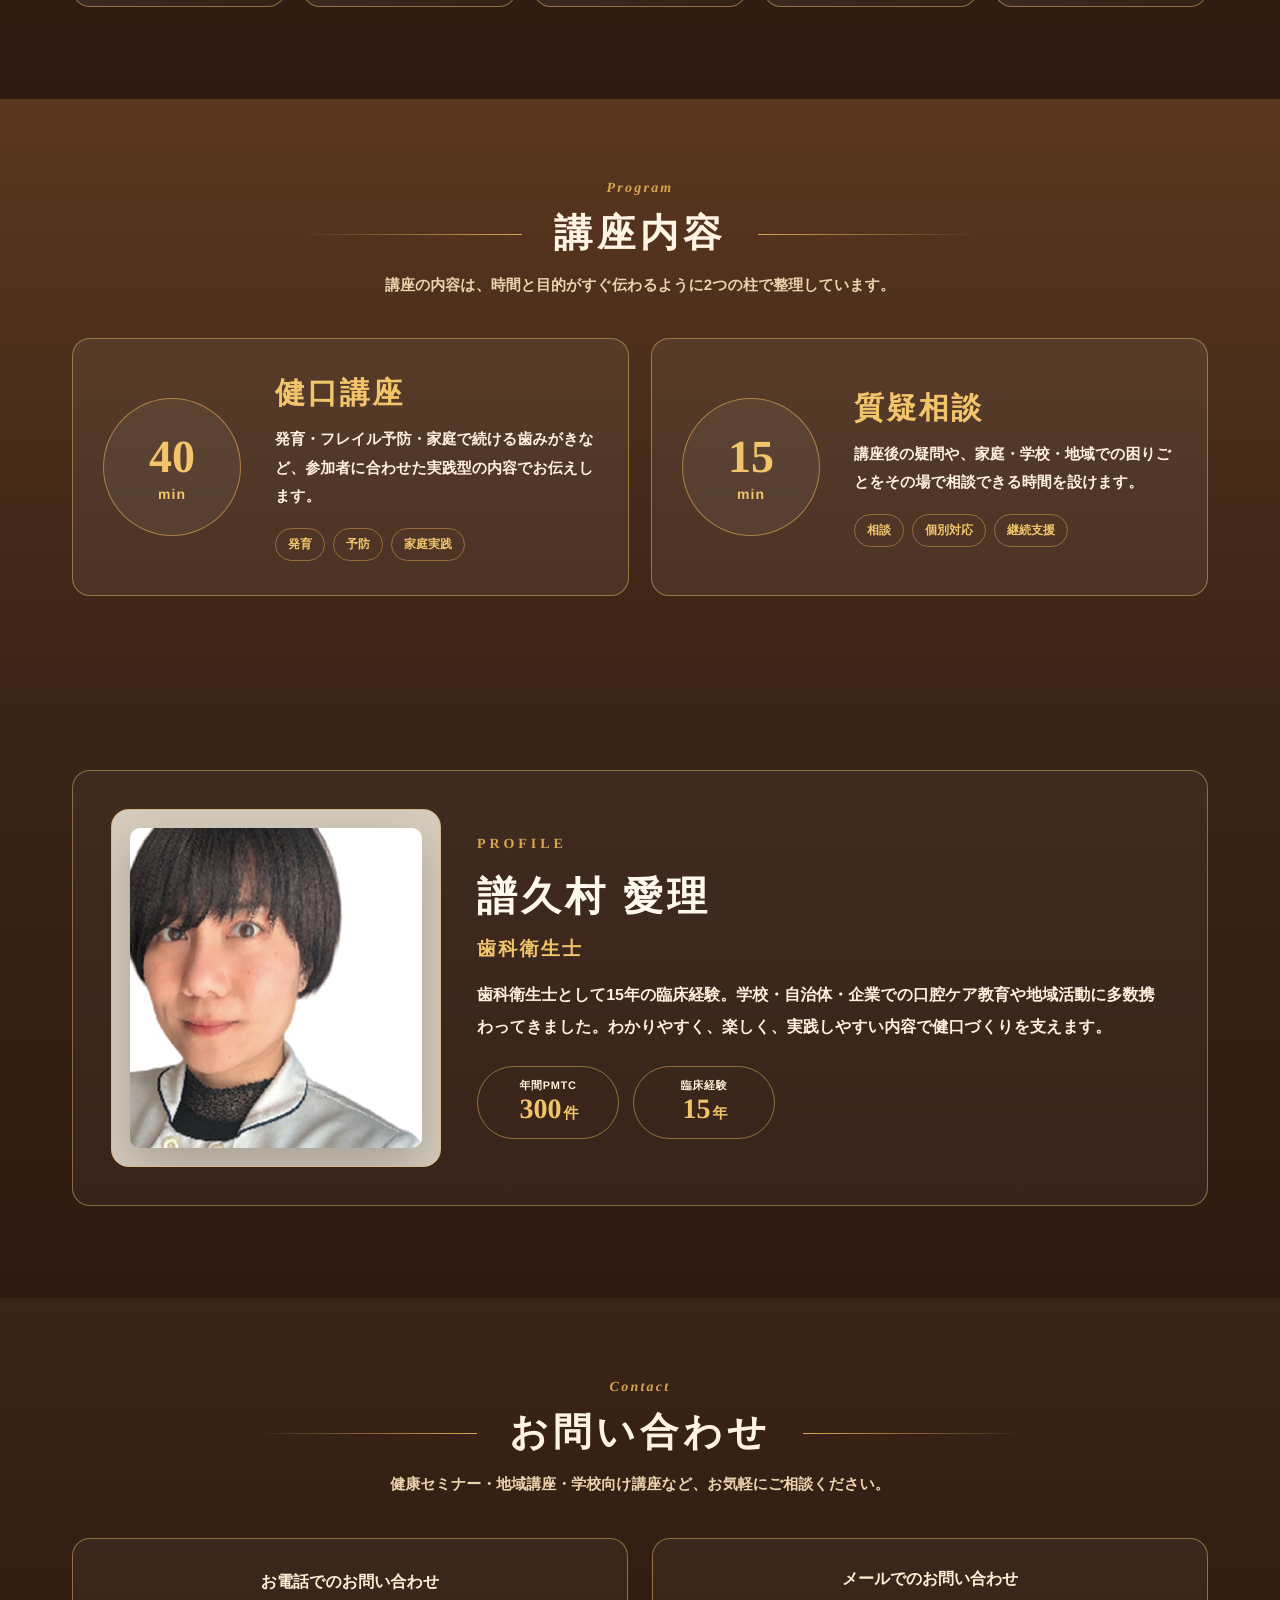
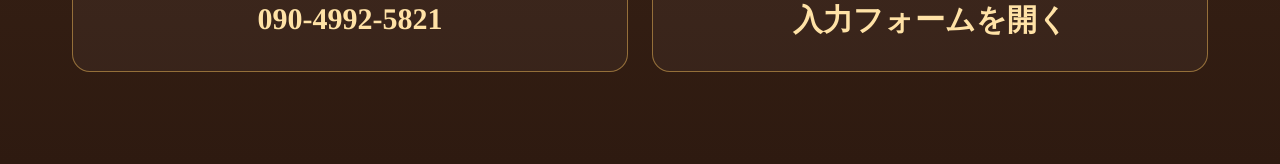
==== commit cd70f5c1: "Publish FUKUMURA site: index.html" ====
--- a/index.html
+++ b/index.html
@@ -5,7 +5,7 @@
   <meta name="viewport" content="width=device-width, initial-scale=1">
   <title>FUKUMURA Dental Hygienist | 地域に届ける健口サポート</title>
   <meta name="description" content="歯科衛生士による学校・自治体・企業・地域向けの口腔ケア教育、健口講座、相談対応サービスです。">
-  <link rel="stylesheet" href="styles.css?v=profile-photo-20260515">
+  <link rel="stylesheet" href="styles.css?v=profile-bg10-pos-20260515">
 </head>
 <body>
   <header class="site-header" aria-label="サイトヘッダー">
@@ -188,6 +188,6 @@
     </section>
   </div>
 
-  <script src="scripts.js?v=profile-photo-20260515"></script>
+  <script src="scripts.js?v=profile-bg10-pos-20260515"></script>
 </body>
 </html>
--- a/styles.css
+++ b/styles.css
@@ -99,11 +99,10 @@
 }
 
 .logo-mark img {
-  width: 96px;
-  height: 96px;
+  width: 44px;
+  height: 44px;
   object-fit: contain;
   opacity: .92;
-  transform: translateY(2px);
 }
 
 .logo-text {
@@ -341,22 +340,6 @@
   line-height: 2;
 }
 
-.hero-stamp {
-  position: absolute;
-  right: 90px;
-  bottom: 78px;
-  width: 118px;
-  height: 118px;
-  display: grid;
-  place-items: center;
-  color: rgba(242, 196, 107, .6);
-  border: 1px solid currentColor;
-  border-radius: 50%;
-  font-family: Georgia, serif;
-  font-size: 42px;
-  font-style: italic;
-}
-
 .section-block {
   padding: 82px 72px 92px;
 }
@@ -622,19 +605,23 @@
 }
 
 .profile-photo {
-  min-height: 286px;
-  display: grid;
-  place-items: end center;
+  min-height: 340px;
+  display: grid;
+  place-items: center;
   padding: 18px;
   border: 1px solid rgba(216, 166, 81, .52);
   border-radius: 18px;
-  background: rgba(255, 255, 255, .08);
+  background: #d6cdbe;
+  overflow: hidden;
 }
 
 .profile-photo img {
-  width: 250px;
-  max-height: 262px;
-  object-fit: contain;
+  width: 100%;
+  height: 100%;
+  max-height: 320px;
+  object-fit: cover;
+  object-position: center center;
+  border-radius: 10px;
   filter: drop-shadow(0 18px 24px rgba(0, 0, 0, .22));
 }
 
@@ -941,8 +928,8 @@
   }
 
   .logo-mark img {
-    width: 66px;
-    height: 66px;
+    width: 30px;
+    height: 30px;
   }
 
   .logo-text {
@@ -1063,14 +1050,6 @@
     overflow-wrap: anywhere;
   }
 
-  .hero-stamp {
-    right: 22px;
-    bottom: 28px;
-    width: 82px;
-    height: 82px;
-    font-size: 30px;
-  }
-
   .section-block {
     padding: 50px 18px 58px;
   }
@@ -1163,7 +1142,7 @@
   .profile-photo {
     order: 2;
     width: min(100%, 320px);
-    min-height: 330px;
+    min-height: 390px;
     margin-inline: auto;
   }
 
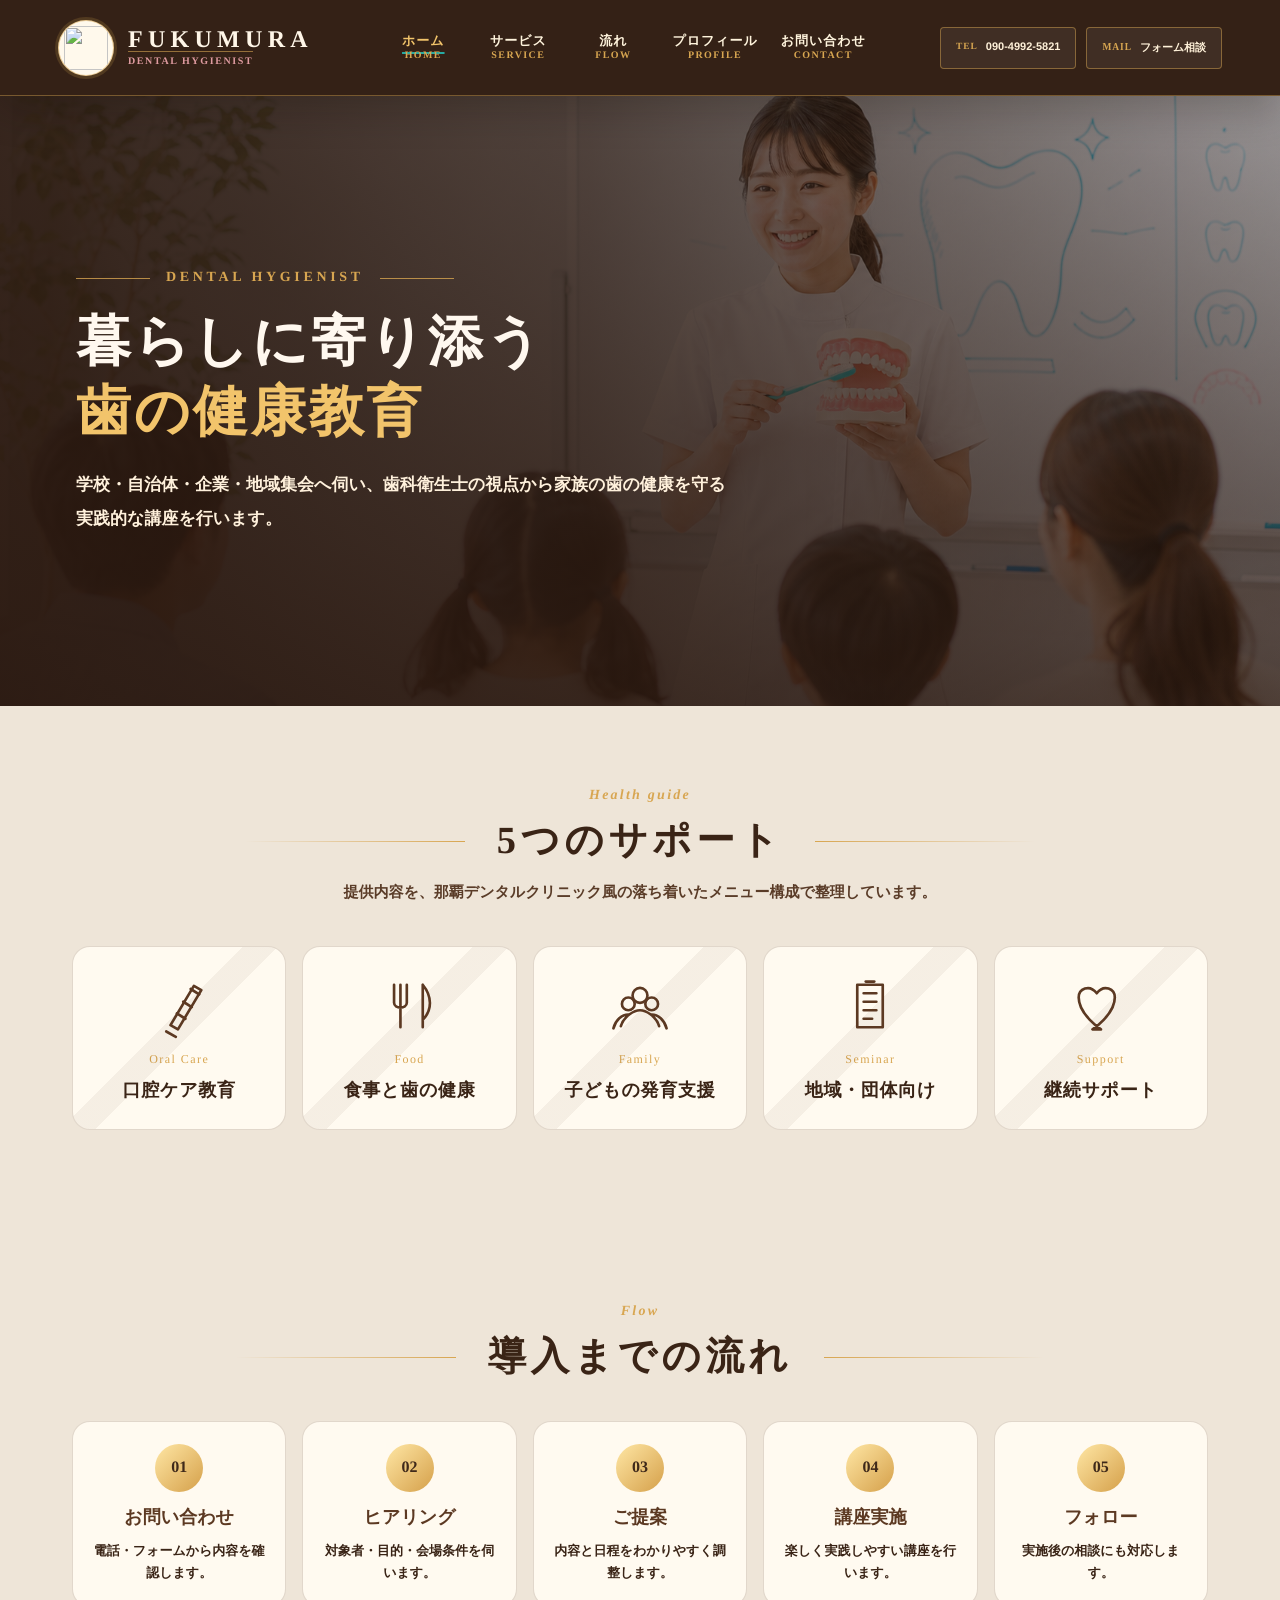
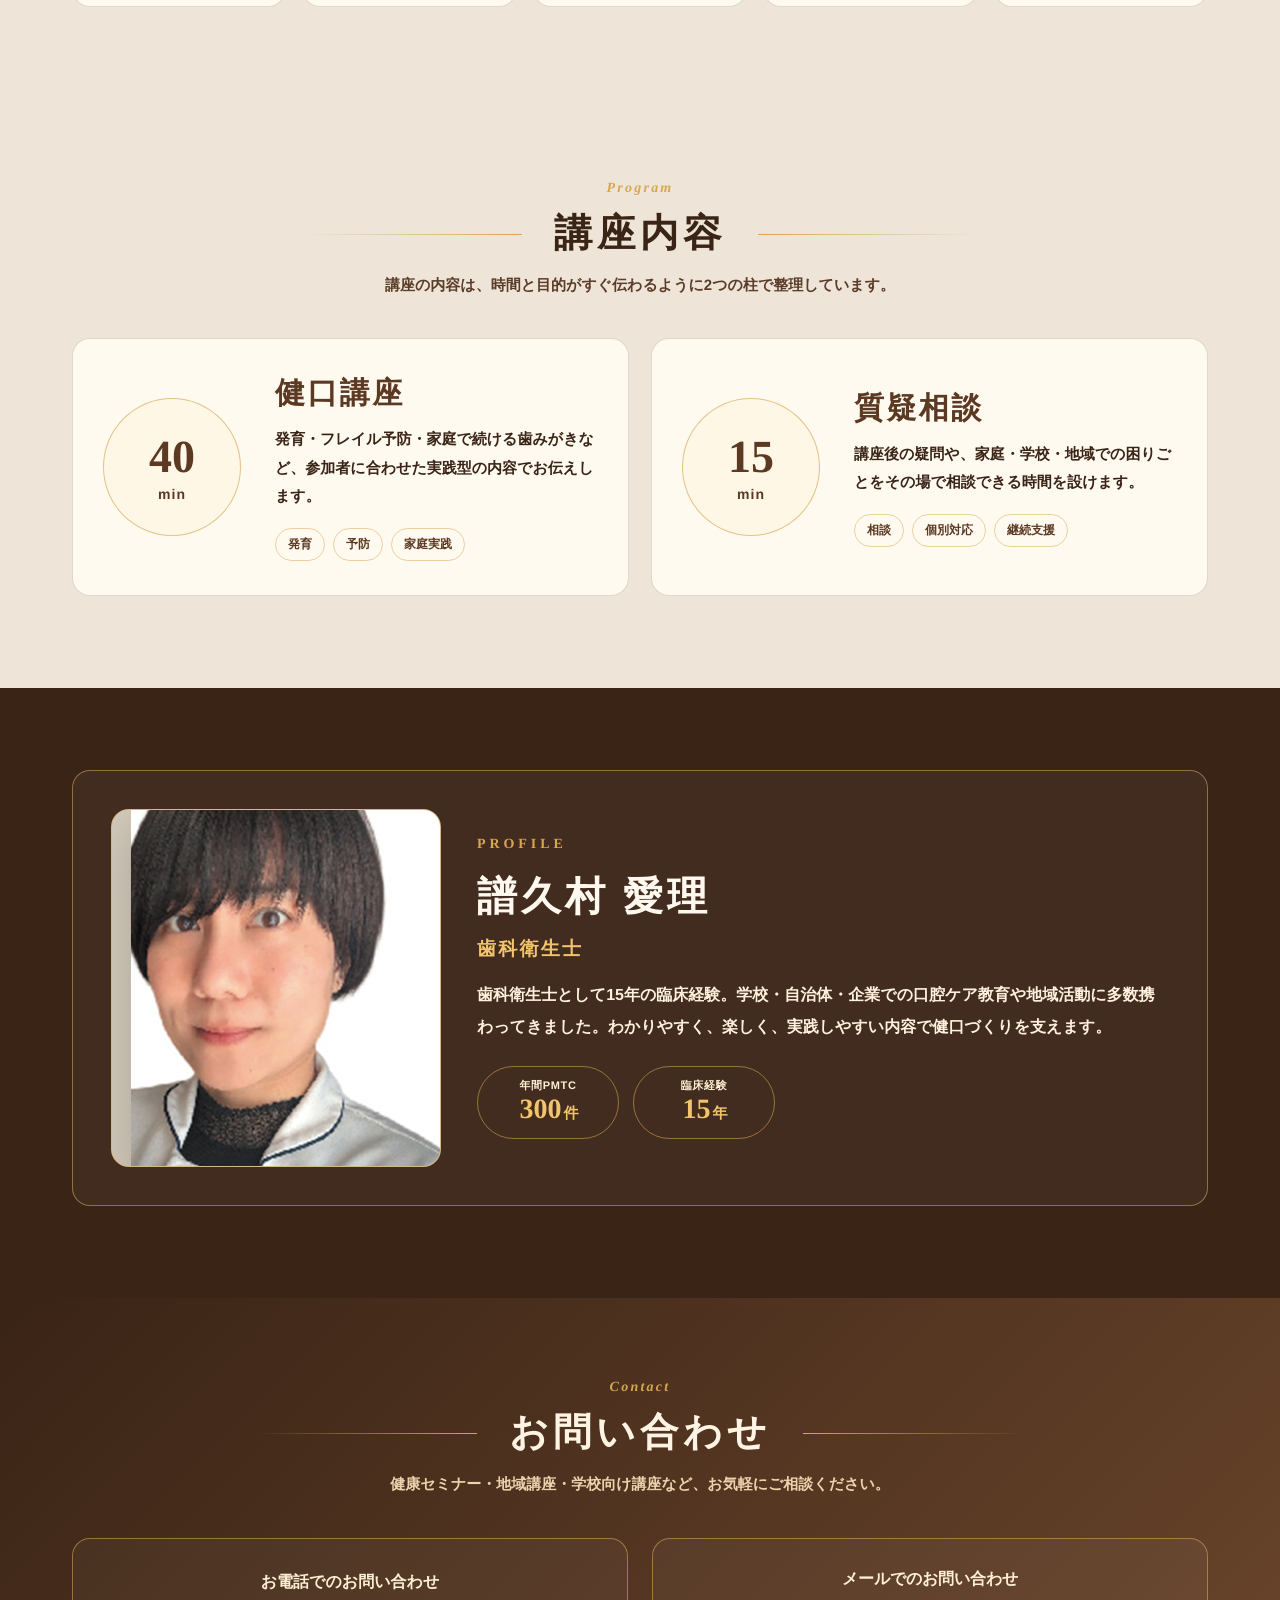
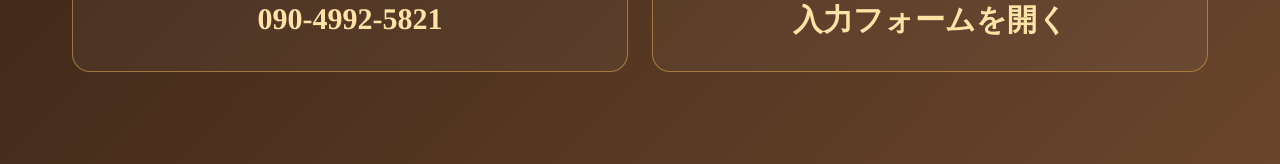
==== commit 4b3a5650: "Publish FUKUMURA site: index.html" ====
--- a/index.html
+++ b/index.html
@@ -5,12 +5,12 @@
   <meta name="viewport" content="width=device-width, initial-scale=1">
   <title>FUKUMURA Dental Hygienist | 地域に届ける健口サポート</title>
   <meta name="description" content="歯科衛生士による学校・自治体・企業・地域向けの口腔ケア教育、健口講座、相談対応サービスです。">
-  <link rel="stylesheet" href="styles.css?v=profile-bg10-pos-20260515">
+  <link rel="stylesheet" href="styles.css?v=mobile-photo-bg-20260516">
 </head>
 <body>
   <header class="site-header" aria-label="サイトヘッダー">
     <a class="site-logo" href="#top" data-nav-link="top" aria-label="FUKUMURA ホームへ">
-      <span class="logo-mark"><img src="assets/logo-mark-transparent.png" alt=""></span>
+      <span class="logo-mark"><img src="assets/logo-mark-white.png" alt=""></span>
       <span class="logo-text"><b>FUKUMURA</b><small>DENTAL HYGIENIST</small></span>
     </a>
 
@@ -188,6 +188,6 @@
     </section>
   </div>
 
-  <script src="scripts.js?v=profile-bg10-pos-20260515"></script>
+  <script src="scripts.js?v=mobile-photo-bg-20260516"></script>
 </body>
 </html>
--- a/styles.css
+++ b/styles.css
@@ -24,7 +24,7 @@
   min-width: 320px;
   color: var(--ink);
   font-family: "Yu Gothic", "Yu Gothic UI", "Hiragino Kaku Gothic ProN", Meiryo, sans-serif;
-  background: #21130c;
+  background: #eee5d8;
   text-rendering: geometricPrecision;
   -webkit-font-smoothing: antialiased;
 }
@@ -248,7 +248,7 @@
   width: min(100%, var(--max));
   margin: 0 auto;
   padding-top: var(--header-h);
-  background: var(--paper);
+  background: #eee5d8;
   box-shadow: 0 0 0 1px rgba(216, 166, 81, .14);
 }
 
@@ -395,14 +395,29 @@
 }
 
 .service,
+.flow,
 .program {
-  background: linear-gradient(180deg, #5a371f, #3b2417);
-}
-
-.flow,
-.profile,
+  background: #eee5d8;
+}
+
+.profile {
+  background: #3a2416;
+}
+
 .contact {
-  background: linear-gradient(180deg, #3b2417, #2e1a10);
+  background: linear-gradient(135deg, #3a2416, #6a452b);
+}
+
+.service .section-heading h2,
+.flow .section-heading h2,
+.program .section-heading h2 {
+  color: #3a2416;
+}
+
+.service .section-heading span,
+.flow .section-heading span,
+.program .section-heading span {
+  color: #5a3c28;
 }
 
 .support-grid {
@@ -420,9 +435,9 @@
   gap: 12px;
   padding: 24px 18px;
   overflow: hidden;
-  color: #fff2dd;
-  background: linear-gradient(135deg, rgba(255, 255, 255, .09), rgba(255, 255, 255, .02));
-  border: 1px solid rgba(242, 196, 107, .46);
+  color: #3a2416;
+  background: #fffaf0;
+  border: 1px solid rgba(92, 57, 34, .18);
   border-radius: 18px;
   text-align: center;
 }
@@ -431,14 +446,14 @@
   content: "";
   position: absolute;
   inset: 0;
-  background: linear-gradient(135deg, transparent 0 43%, rgba(242, 196, 107, .1) 43% 52%, transparent 52%);
+  background: linear-gradient(135deg, transparent 0 43%, rgba(92, 57, 34, .06) 43% 52%, transparent 52%);
   pointer-events: none;
 }
 
 .icon {
   width: 68px;
   height: 68px;
-  color: #f2c46b;
+  color: #5c3922;
 }
 
 .icon svg {
@@ -461,7 +476,7 @@
 .support-card h3 {
   position: relative;
   z-index: 1;
-  color: #fff2dd;
+  color: #3a2416;
   font-size: 18px;
   font-weight: 900;
   letter-spacing: .04em;
@@ -479,9 +494,9 @@
 .flow-step {
   min-height: 156px;
   padding: 22px 17px;
-  color: #fff2dd;
-  background: linear-gradient(135deg, rgba(255, 255, 255, .09), rgba(255, 255, 255, .02));
-  border: 1px solid rgba(242, 196, 107, .46);
+  color: #3a2416;
+  background: #fffaf0;
+  border: 1px solid rgba(92, 57, 34, .18);
   border-radius: 18px;
   text-align: center;
 }
@@ -501,14 +516,14 @@
 }
 
 .flow-step h3 {
-  color: #f2c46b;
+  color: #5c3922;
   font-size: 18px;
   font-weight: 900;
 }
 
 .flow-step p {
   margin-top: 10px;
-  color: #fff1dc;
+  color: #3a2416;
   font-size: 13px;
   font-weight: 800;
   line-height: 1.7;
@@ -527,9 +542,9 @@
   gap: 22px;
   align-items: center;
   padding: 30px;
-  color: #fff2dd;
-  background: rgba(255, 255, 255, .06);
-  border: 1px solid rgba(242, 196, 107, .46);
+  color: #3a2416;
+  background: #fffaf0;
+  border: 1px solid rgba(92, 57, 34, .18);
   border-radius: 18px;
 }
 
@@ -539,8 +554,8 @@
   display: grid;
   place-items: center;
   align-content: center;
-  color: #f2c46b;
-  background: rgba(255, 255, 255, .05);
+  color: #5c3922;
+  background: #fff7e6;
   border: 1px solid rgba(216, 166, 81, .65);
   border-radius: 50%;
   font-family: Georgia, "Yu Mincho", serif;
@@ -561,7 +576,7 @@
 }
 
 .course-card h3 {
-  color: #f2c46b;
+  color: #5c3922;
   font-family: "Yu Mincho", "Hiragino Mincho ProN", serif;
   font-size: 30px;
   font-weight: 900;
@@ -570,7 +585,7 @@
 
 .course-card p {
   margin-top: 12px;
-  color: #fff1dc;
+  color: #3a2416;
   font-size: 15px;
   font-weight: 800;
   line-height: 1.9;
@@ -585,7 +600,7 @@
 
 .course-tags span {
   padding: 7px 12px;
-  color: #f2c46b;
+  color: #5c3922;
   border: 1px solid rgba(216, 166, 81, .5);
   border-radius: 999px;
   font-size: 12px;
@@ -622,6 +637,8 @@
   object-fit: cover;
   object-position: center center;
   border-radius: 10px;
+  transform: translateX(30px) scale(1.2);
+  transform-origin: center;
   filter: drop-shadow(0 18px 24px rgba(0, 0, 0, .22));
 }
 
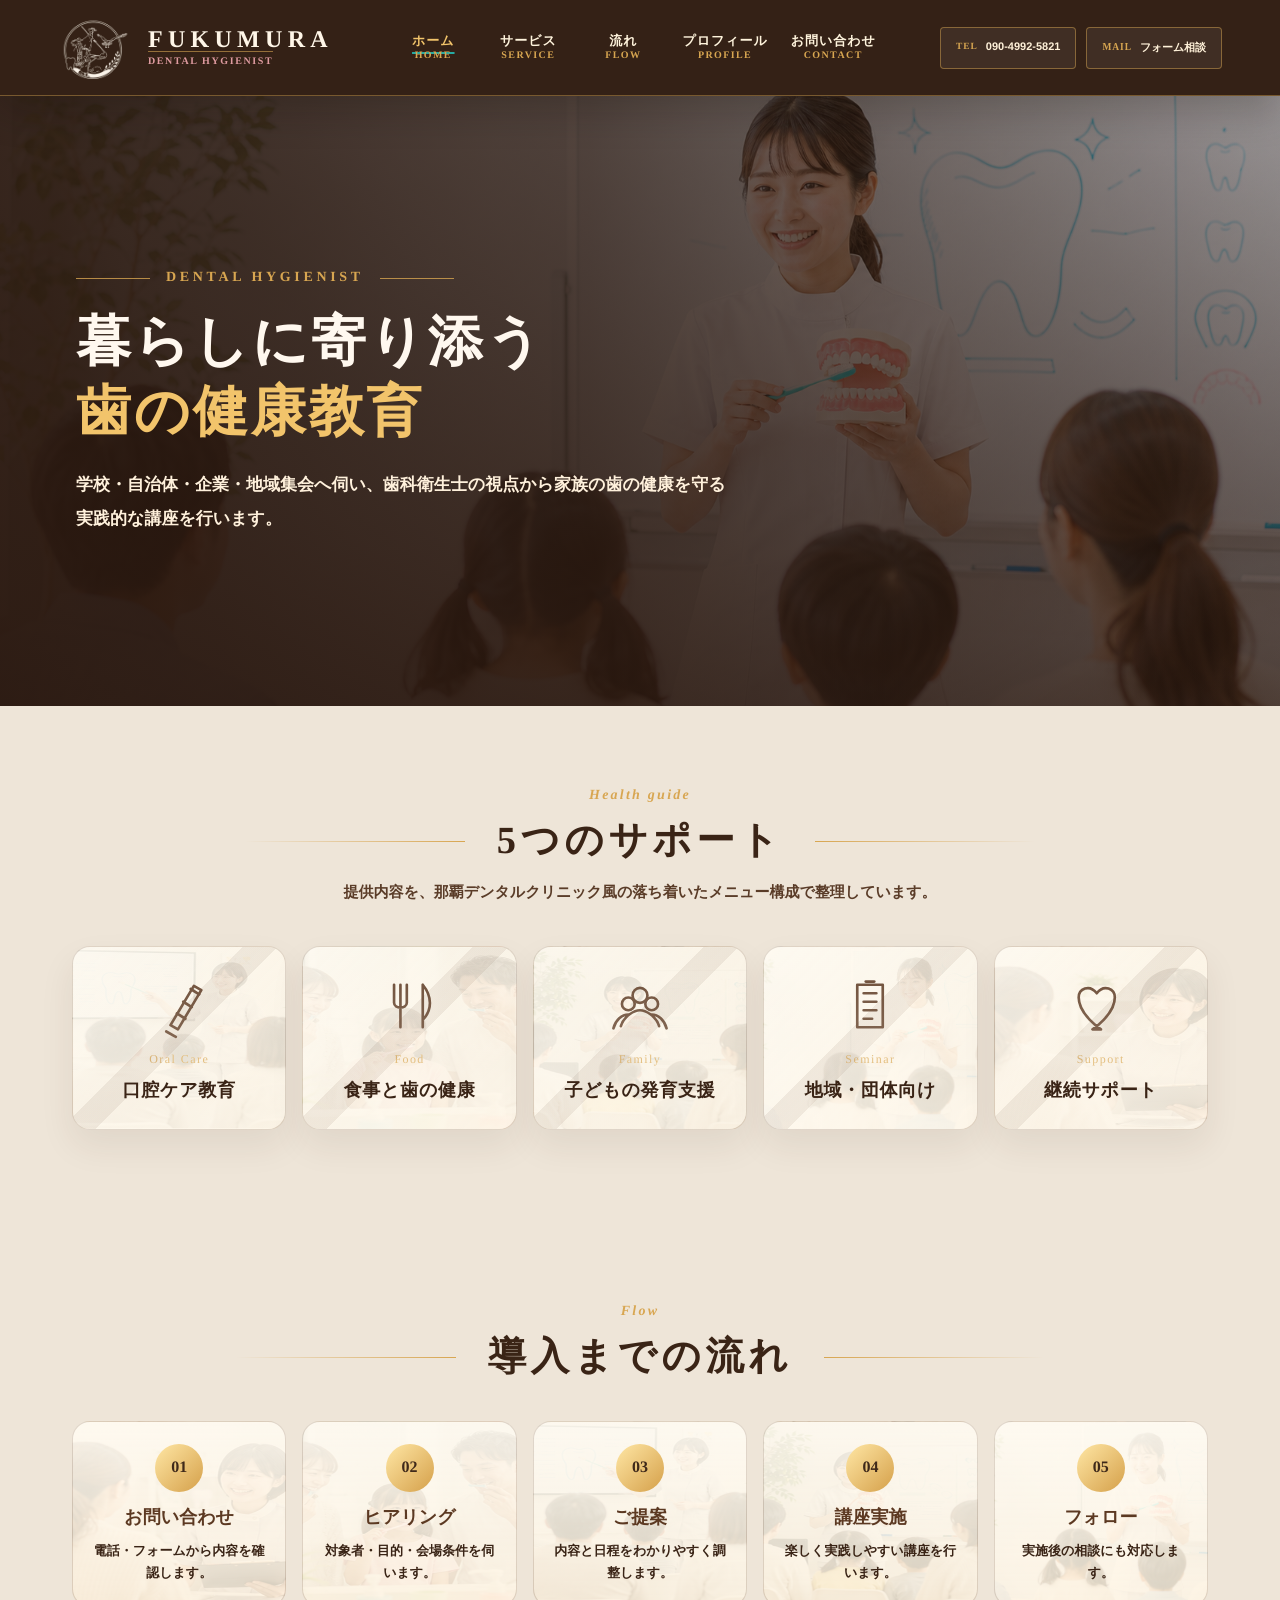
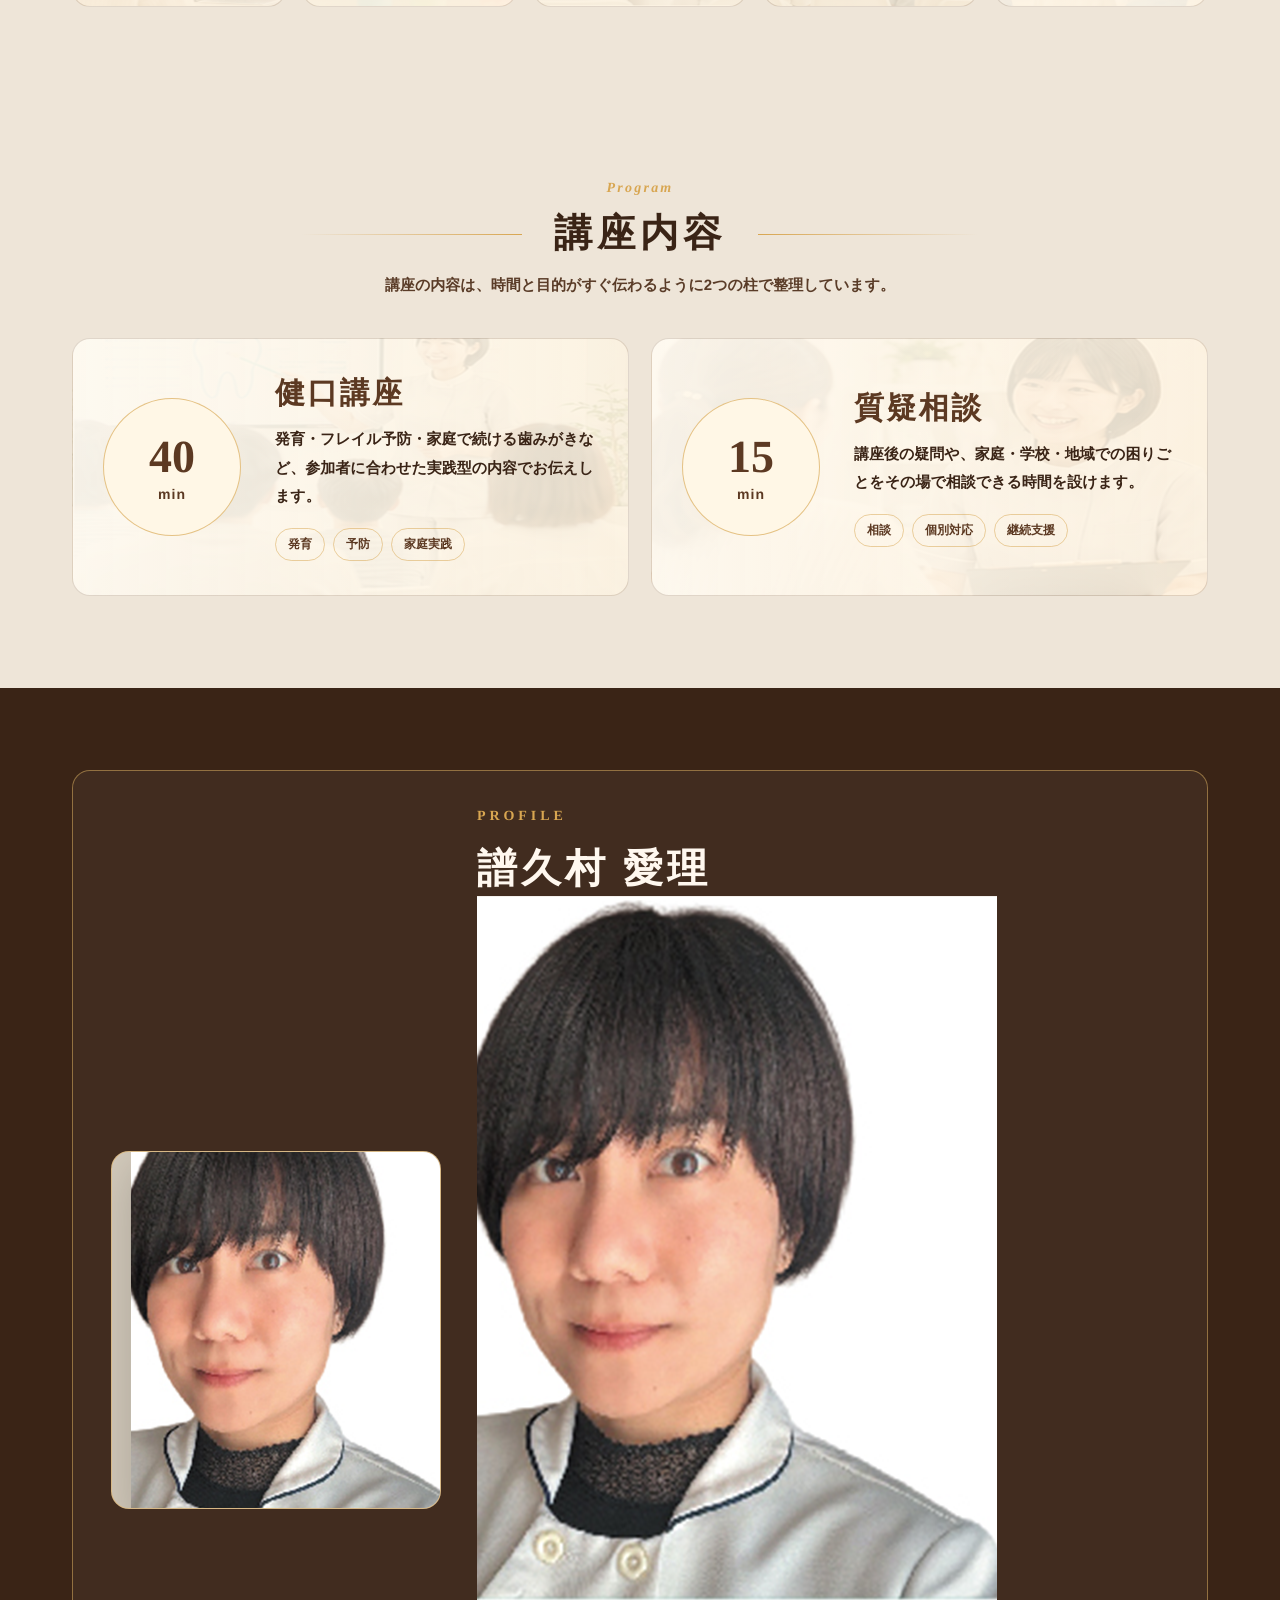
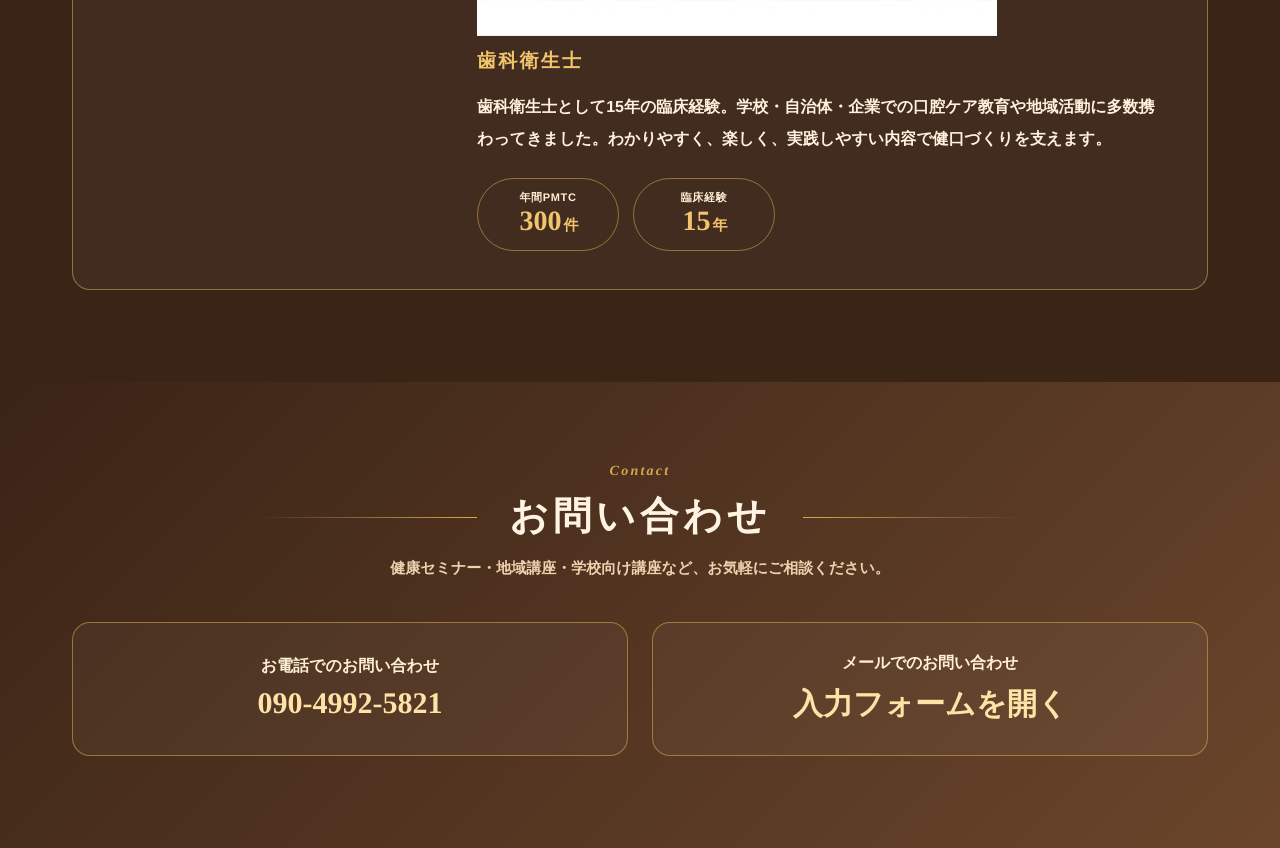
==== commit 00db2541: "Publish FUKUMURA site: index.html" ====
--- a/index.html
+++ b/index.html
@@ -5,7 +5,7 @@
   <meta name="viewport" content="width=device-width, initial-scale=1">
   <title>FUKUMURA Dental Hygienist | 地域に届ける健口サポート</title>
   <meta name="description" content="歯科衛生士による学校・自治体・企業・地域向けの口腔ケア教育、健口講座、相談対応サービスです。">
-  <link rel="stylesheet" href="styles.css?v=mobile-photo-bg-20260516">
+  <link rel="stylesheet" href="styles.css?v=clean-fixed-bg-20260516">
 </head>
 <body>
   <header class="site-header" aria-label="サイトヘッダー">
@@ -133,7 +133,7 @@
         <figure class="profile-photo"><img src="assets/profile-photo-attached-style.png" alt="譜久村 愛理"></figure>
         <div class="profile-text">
           <p class="profile-label">PROFILE</p>
-          <h2>譜久村 愛理</h2>
+          <h2><span>譜久村 愛理</span><span class="profile-mobile-mini" aria-hidden="true"><img src="assets/profile-photo-attached-style.png" alt=""></span></h2>
           <h3>歯科衛生士</h3>
           <p>歯科衛生士として15年の臨床経験。学校・自治体・企業での口腔ケア教育や地域活動に多数携わってきました。わかりやすく、楽しく、実践しやすい内容で健口づくりを支えます。</p>
           <div class="profile-metrics">
@@ -188,6 +188,6 @@
     </section>
   </div>
 
-  <script src="scripts.js?v=mobile-photo-bg-20260516"></script>
+  <script src="scripts.js?v=clean-fixed-bg-20260516"></script>
 </body>
 </html>
--- a/styles.css
+++ b/styles.css
@@ -87,22 +87,22 @@
 }
 
 .logo-mark {
-  width: 56px;
-  height: 56px;
+  width: 76px;
+  height: 62px;
   display: grid;
   place-items: center;
-  overflow: hidden;
-  border: 1px solid rgba(216, 166, 81, .58);
-  border-radius: 50%;
-  background: #fff9ec;
-  box-shadow: 0 0 0 3px rgba(216, 166, 81, .18);
+  overflow: visible;
+  border: 0;
+  border-radius: 0;
+  background: transparent;
+  box-shadow: none;
 }
 
 .logo-mark img {
-  width: 44px;
-  height: 44px;
+  width: 74px;
+  height: 62px;
   object-fit: contain;
-  opacity: .92;
+  opacity: .98;
 }
 
 .logo-text {
@@ -427,6 +427,7 @@
 }
 
 .support-card {
+  --photo: url("assets/lecture.png");
   min-height: 184px;
   position: relative;
   display: grid;
@@ -436,9 +437,14 @@
   padding: 24px 18px;
   overflow: hidden;
   color: #3a2416;
-  background: #fffaf0;
+  background-image:
+    linear-gradient(135deg, rgba(255, 250, 240, .92), rgba(255, 244, 225, .82)),
+    var(--photo);
+  background-size: cover;
+  background-position: center;
   border: 1px solid rgba(92, 57, 34, .18);
   border-radius: 18px;
+  box-shadow: 0 16px 34px rgba(58, 36, 22, .08);
   text-align: center;
 }
 
@@ -446,9 +452,17 @@
   content: "";
   position: absolute;
   inset: 0;
-  background: linear-gradient(135deg, transparent 0 43%, rgba(92, 57, 34, .06) 43% 52%, transparent 52%);
+  background:
+    linear-gradient(135deg, transparent 0 43%, rgba(92, 57, 34, .08) 43% 52%, transparent 52%),
+    linear-gradient(180deg, rgba(255, 250, 240, .08), rgba(255, 250, 240, .42));
   pointer-events: none;
 }
+
+.support-card:nth-child(1) { --photo: url("assets/lecture.png"); }
+.support-card:nth-child(2) { --photo: url("assets/family.png"); }
+.support-card:nth-child(3) { --photo: url("assets/seminar.png"); }
+.support-card:nth-child(4) { --photo: url("assets/hero-bg-enhanced.png"); }
+.support-card:nth-child(5) { --photo: url("assets/consult.png"); }
 
 .icon {
   width: 68px;
@@ -492,14 +506,27 @@
 }
 
 .flow-step {
+  --photo: url("assets/consult.png");
   min-height: 156px;
+  position: relative;
+  overflow: hidden;
   padding: 22px 17px;
   color: #3a2416;
-  background: #fffaf0;
+  background-image:
+    linear-gradient(180deg, rgba(255, 250, 240, .94), rgba(255, 244, 225, .84)),
+    var(--photo);
+  background-size: cover;
+  background-position: center;
   border: 1px solid rgba(92, 57, 34, .18);
   border-radius: 18px;
   text-align: center;
 }
+
+.flow-step:nth-child(1) { --photo: url("assets/consult.png"); }
+.flow-step:nth-child(2) { --photo: url("assets/family.png"); }
+.flow-step:nth-child(3) { --photo: url("assets/lecture.png"); }
+.flow-step:nth-child(4) { --photo: url("assets/seminar.png"); }
+.flow-step:nth-child(5) { --photo: url("assets/hero-bg-enhanced.png"); }
 
 .num {
   width: 48px;
@@ -536,6 +563,7 @@
 }
 
 .course-card {
+  --photo: url("assets/lecture.png");
   min-height: 258px;
   display: grid;
   grid-template-columns: 150px 1fr;
@@ -543,10 +571,17 @@
   align-items: center;
   padding: 30px;
   color: #3a2416;
-  background: #fffaf0;
+  background-image:
+    linear-gradient(90deg, rgba(255, 250, 240, .96), rgba(255, 244, 225, .88)),
+    var(--photo);
+  background-size: cover;
+  background-position: center;
   border: 1px solid rgba(92, 57, 34, .18);
   border-radius: 18px;
 }
+
+.course-card:nth-child(1) { --photo: url("assets/lecture.png"); }
+.course-card:nth-child(2) { --photo: url("assets/consult.png"); }
 
 .course-time {
   width: 138px;
@@ -935,18 +970,18 @@
     gap: 9px;
     min-width: 0;
     overflow: hidden;
-    padding-right: 60px;
+    padding-right: 52px;
   }
 
   .logo-mark {
-    width: 38px;
-    height: 38px;
-    flex: 0 0 38px;
+    width: 54px;
+    height: 46px;
+    flex: 0 0 54px;
   }
 
   .logo-mark img {
-    width: 30px;
-    height: 30px;
+    width: 54px;
+    height: 46px;
   }
 
   .logo-text {
@@ -957,8 +992,8 @@
 
   .logo-text b {
     display: block;
-    font-size: clamp(15px, 4.4vw, 18px);
-    letter-spacing: .11em;
+    font-size: clamp(14px, 4vw, 17px);
+    letter-spacing: .08em;
     white-space: nowrap;
   }
 
@@ -1025,46 +1060,52 @@
   }
 
   .hero {
-    min-height: 620px;
-    padding: 58px 22px 54px;
+    min-height: 0;
+    aspect-ratio: 1717 / 916;
+    align-items: center;
+    padding: 18px 20px;
   }
 
   .hero::before {
     background-size: cover;
-    background-position: 67% 22%;
-    transform: scaleY(1.12) scaleX(1.02);
+    background-position: center;
+    transform: none;
   }
 
   .hero::after {
     background:
-      linear-gradient(90deg, rgba(42, 24, 15, .94), rgba(42, 24, 15, .78) 64%, rgba(42, 24, 15, .42)),
-      linear-gradient(180deg, rgba(42, 24, 15, .08), rgba(42, 24, 15, .86));
+      linear-gradient(90deg, rgba(42, 24, 15, .94), rgba(42, 24, 15, .72) 50%, rgba(42, 24, 15, .18)),
+      linear-gradient(180deg, rgba(42, 24, 15, .05), rgba(42, 24, 15, .58));
+  }
+
+  .hero-inner {
+    width: 58%;
   }
 
   .kicker {
-    gap: 8px;
-    font-size: 10px;
-    letter-spacing: .2em;
+    gap: 6px;
+    font-size: clamp(6px, 1.8vw, 8px);
+    letter-spacing: .16em;
   }
 
   .kicker::before,
   .kicker::after {
-    width: 42px;
+    width: 24px;
   }
 
   .hero h1 {
-    margin-top: 16px;
-    font-size: 32px;
-    line-height: 1.42;
+    margin-top: 8px;
+    font-size: clamp(20px, 6vw, 27px);
+    line-height: 1.22;
     letter-spacing: .02em;
   }
 
   .hero-text {
-    max-width: min(330px, calc(100vw - 52px));
-    margin-top: 18px;
-    font-size: 13px;
-    line-height: 1.85;
-    overflow-wrap: anywhere;
+    max-width: 100%;
+    margin-top: 8px;
+    font-size: clamp(8px, 2.15vw, 10px);
+    line-height: 1.65;
+    overflow-wrap: normal;
   }
 
   .section-block {
@@ -1090,12 +1131,16 @@
     line-height: 1.75;
   }
 
-  .support-grid,
-  .flow-list,
   .course-layout,
   .contact-grid {
     grid-template-columns: 1fr;
     gap: 14px;
+  }
+
+  .support-grid,
+  .flow-list {
+    grid-template-columns: repeat(2, minmax(0, 1fr));
+    gap: 12px;
   }
 
   .support-card,
@@ -1110,17 +1155,35 @@
   }
 
   .support-card {
-    padding: 22px 18px;
+    min-height: 142px;
+    padding: 18px 12px;
+  }
+
+  .flow-step {
+    min-height: 138px;
+    padding: 18px 12px;
+  }
+
+  .support-card:last-child,
+  .flow-step:last-child {
+    grid-column: 1 / -1;
   }
 
   .icon {
-    width: 56px;
-    height: 56px;
+    width: 48px;
+    height: 48px;
   }
 
   .support-card h3,
   .flow-step h3 {
-    font-size: 17px;
+    font-size: 14px;
+    line-height: 1.45;
+    letter-spacing: .02em;
+    overflow-wrap: anywhere;
+  }
+
+  .support-card small {
+    font-size: 10px;
   }
 
   .course-card {
@@ -1129,6 +1192,10 @@
     padding: 22px 18px;
   }
 
+  .course-card > div:last-child {
+    min-width: 0;
+  }
+
   .course-time {
     width: 82px;
     height: 82px;
@@ -1143,12 +1210,14 @@
   }
 
   .course-card h3 {
-    font-size: 22px;
+    font-size: 20px;
+    line-height: 1.35;
   }
 
   .course-card p,
   .flow-step p {
     font-size: 12px;
+    overflow-wrap: anywhere;
   }
 
   .profile-box {
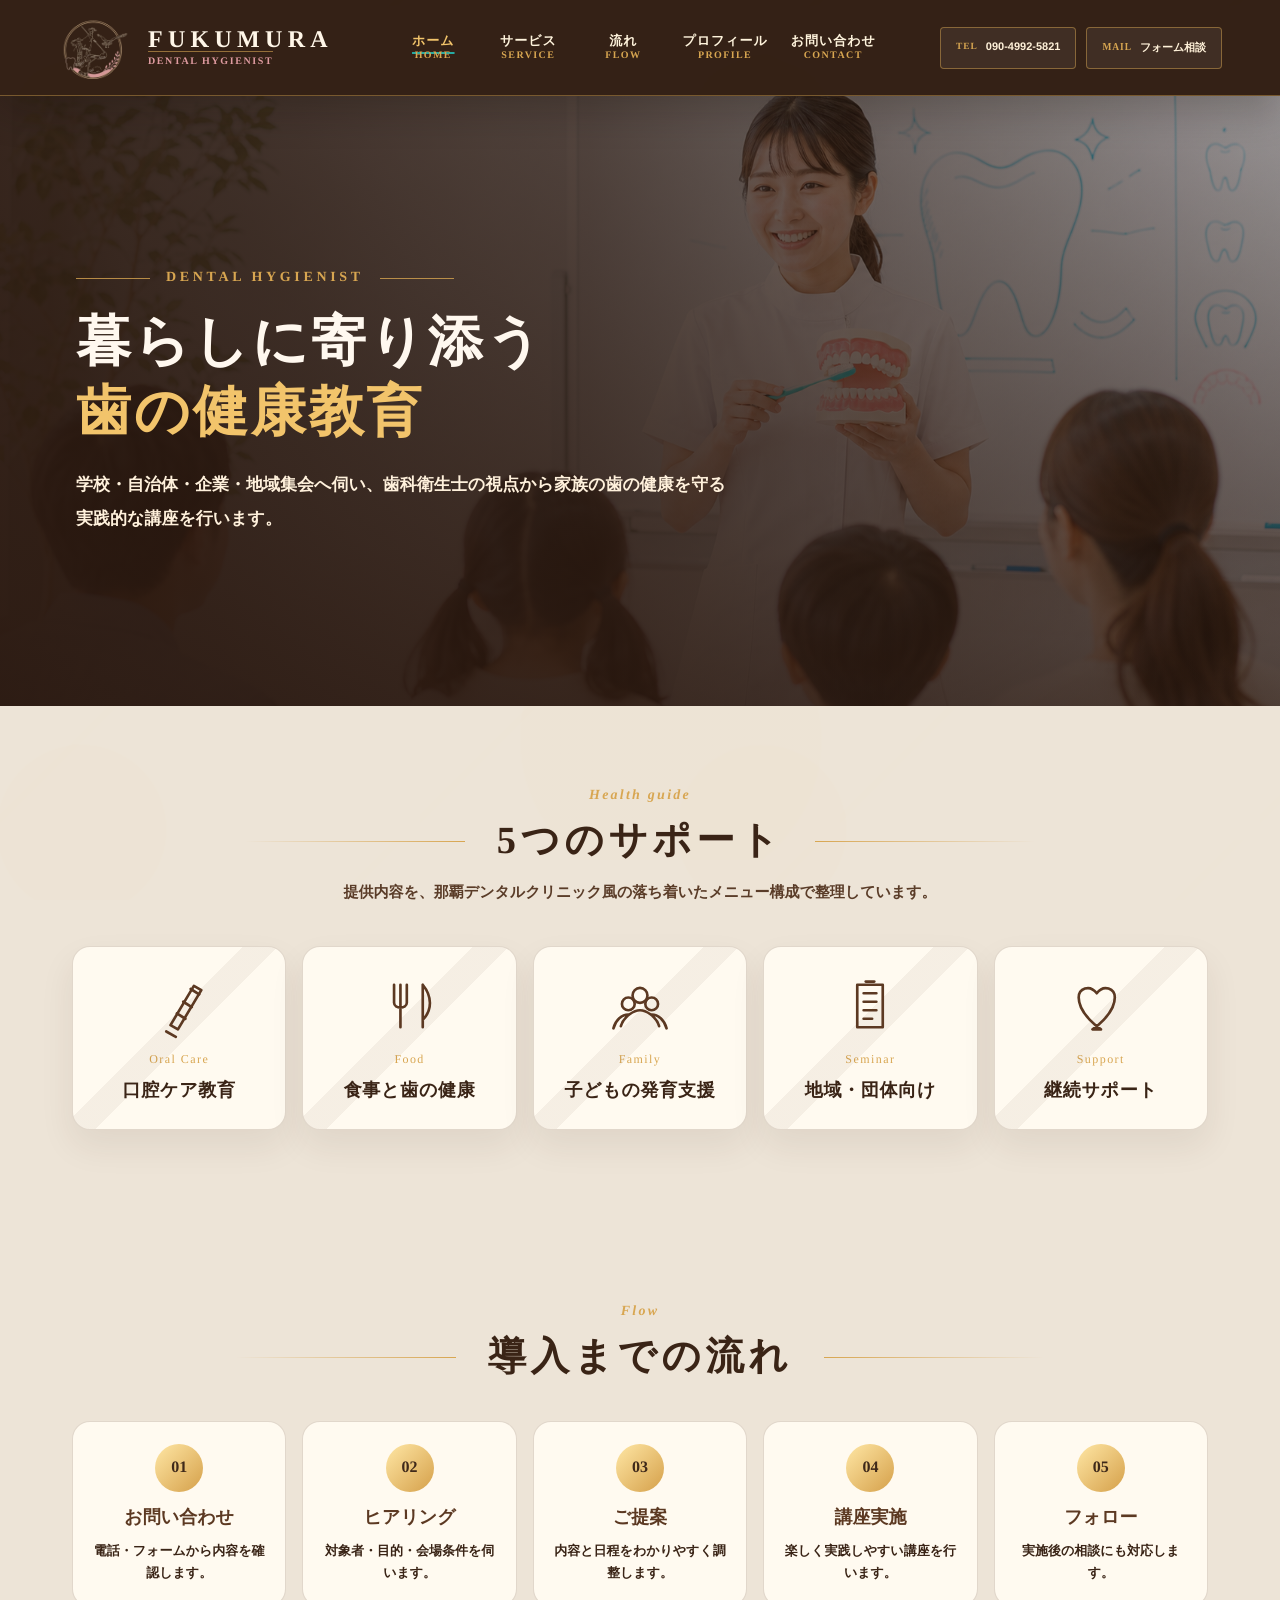
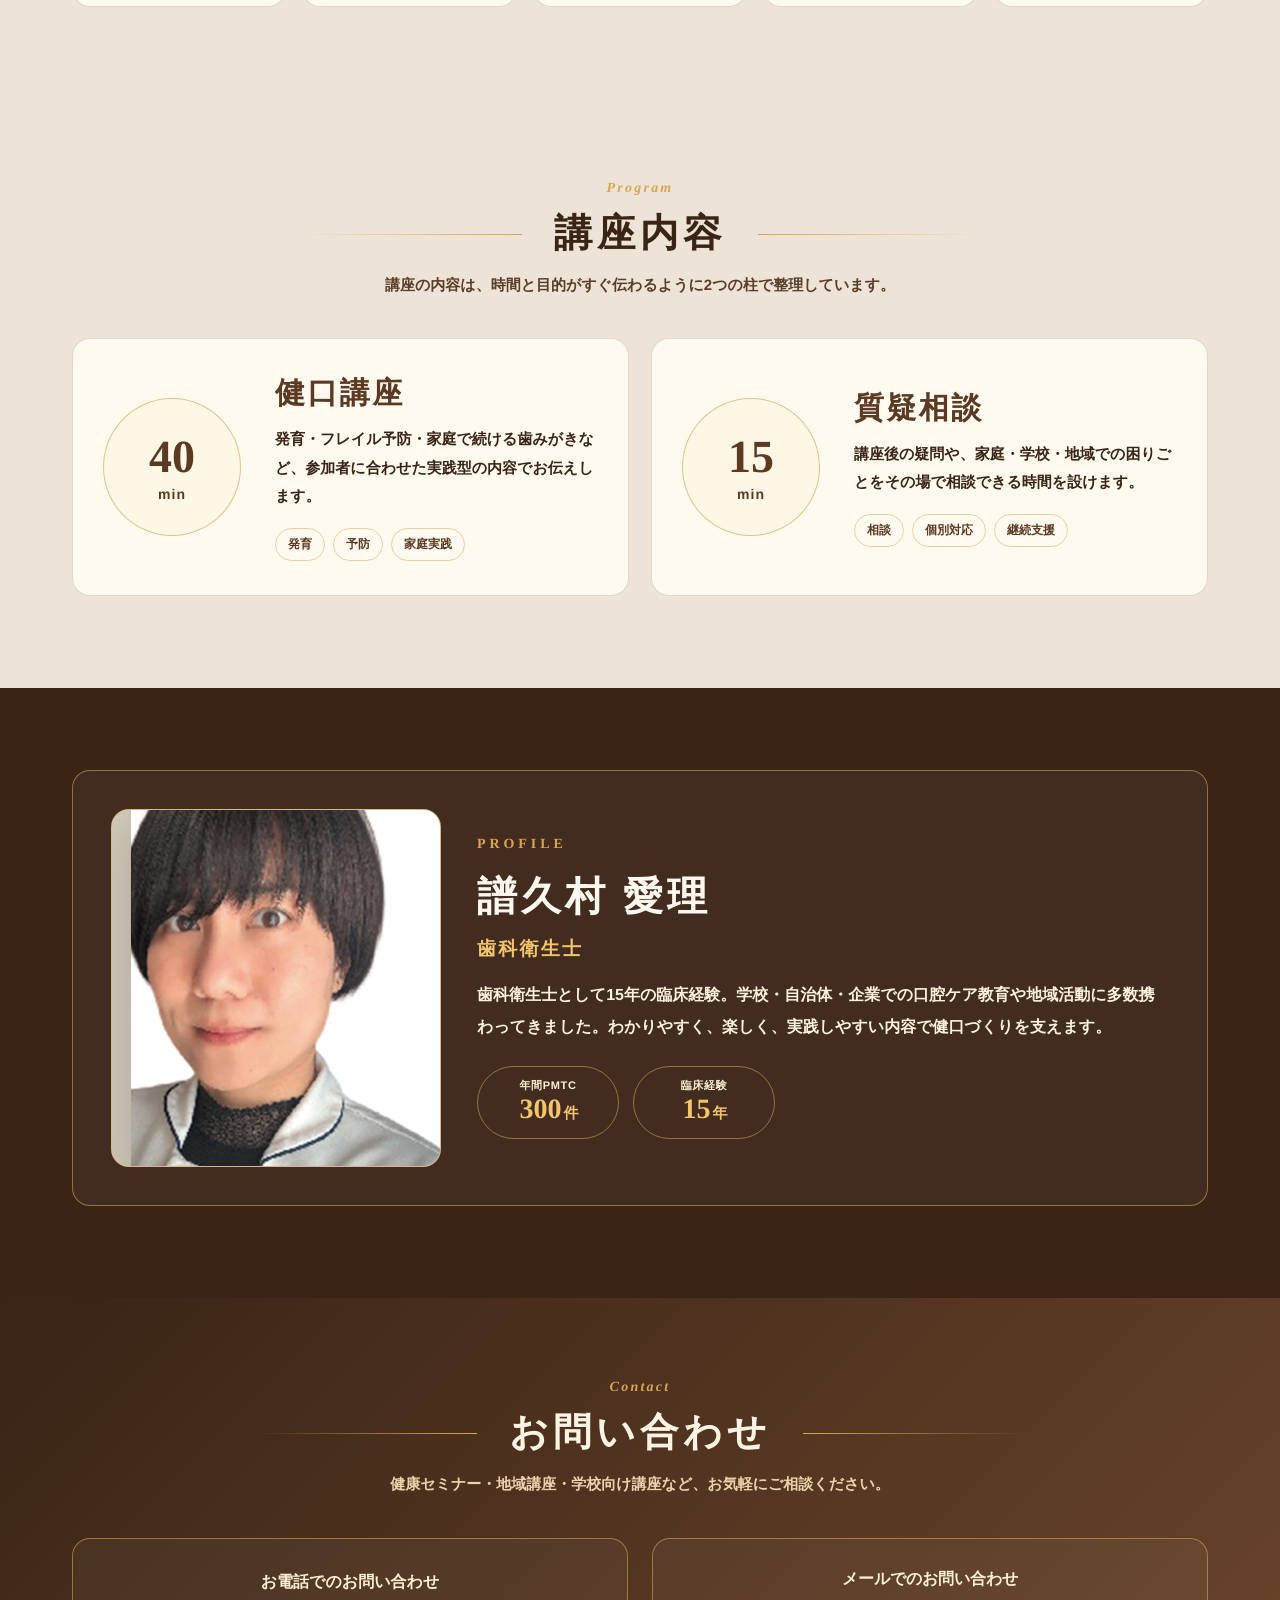
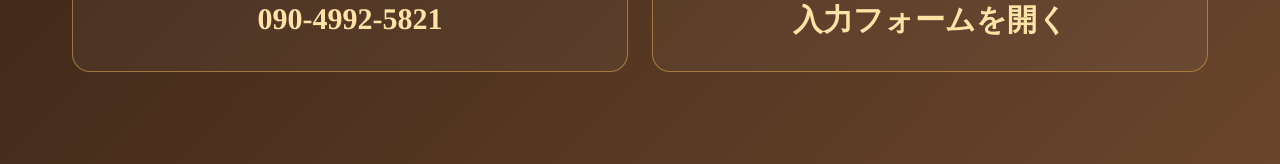
==== commit d82d556b: "Publish FUKUMURA site: index.html" ====
--- a/index.html
+++ b/index.html
@@ -5,12 +5,12 @@
   <meta name="viewport" content="width=device-width, initial-scale=1">
   <title>FUKUMURA Dental Hygienist | 地域に届ける健口サポート</title>
   <meta name="description" content="歯科衛生士による学校・自治体・企業・地域向けの口腔ケア教育、健口講座、相談対応サービスです。">
-  <link rel="stylesheet" href="styles.css?v=clean-fixed-bg-20260516">
+  <link rel="stylesheet" href="styles.css?v=logo-header-profile-small-20260516">
 </head>
 <body>
   <header class="site-header" aria-label="サイトヘッダー">
     <a class="site-logo" href="#top" data-nav-link="top" aria-label="FUKUMURA ホームへ">
-      <span class="logo-mark"><img src="assets/logo-mark-white.png" alt=""></span>
+      <span class="logo-mark"><img src="assets/logo-mark-transparent.png" alt=""></span>
       <span class="logo-text"><b>FUKUMURA</b><small>DENTAL HYGIENIST</small></span>
     </a>
 
@@ -188,6 +188,6 @@
     </section>
   </div>
 
-  <script src="scripts.js?v=clean-fixed-bg-20260516"></script>
+  <script src="scripts.js?v=logo-header-profile-small-20260516"></script>
 </body>
 </html>
--- a/styles.css
+++ b/styles.css
@@ -24,7 +24,14 @@
   min-width: 320px;
   color: var(--ink);
   font-family: "Yu Gothic", "Yu Gothic UI", "Hiragino Kaku Gothic ProN", Meiryo, sans-serif;
-  background: #eee5d8;
+  background-color: #eee5d8;
+  background-image:
+    radial-gradient(circle at 12% 22%, rgba(216, 166, 81, .17) 0 84px, transparent 86px),
+    radial-gradient(circle at 88% 34%, rgba(38, 170, 162, .09) 0 120px, transparent 122px),
+    radial-gradient(circle at 78% 86%, rgba(216, 166, 81, .13) 0 150px, transparent 152px),
+    linear-gradient(135deg, transparent 0 47%, rgba(216, 166, 81, .1) 47% 48%, transparent 48% 100%);
+  background-attachment: fixed;
+  background-size: 680px 680px, 760px 760px, 860px 860px, 420px 420px;
   text-rendering: geometricPrecision;
   -webkit-font-smoothing: antialiased;
 }
@@ -248,7 +255,7 @@
   width: min(100%, var(--max));
   margin: 0 auto;
   padding-top: var(--header-h);
-  background: #eee5d8;
+  background: transparent;
   box-shadow: 0 0 0 1px rgba(216, 166, 81, .14);
 }
 
@@ -397,7 +404,7 @@
 .service,
 .flow,
 .program {
-  background: #eee5d8;
+  background: rgba(238, 229, 216, .9);
 }
 
 .profile {
@@ -427,7 +434,6 @@
 }
 
 .support-card {
-  --photo: url("assets/lecture.png");
   min-height: 184px;
   position: relative;
   display: grid;
@@ -437,11 +443,7 @@
   padding: 24px 18px;
   overflow: hidden;
   color: #3a2416;
-  background-image:
-    linear-gradient(135deg, rgba(255, 250, 240, .92), rgba(255, 244, 225, .82)),
-    var(--photo);
-  background-size: cover;
-  background-position: center;
+  background: #fffaf0;
   border: 1px solid rgba(92, 57, 34, .18);
   border-radius: 18px;
   box-shadow: 0 16px 34px rgba(58, 36, 22, .08);
@@ -452,17 +454,9 @@
   content: "";
   position: absolute;
   inset: 0;
-  background:
-    linear-gradient(135deg, transparent 0 43%, rgba(92, 57, 34, .08) 43% 52%, transparent 52%),
-    linear-gradient(180deg, rgba(255, 250, 240, .08), rgba(255, 250, 240, .42));
+  background: linear-gradient(135deg, transparent 0 43%, rgba(92, 57, 34, .06) 43% 52%, transparent 52%);
   pointer-events: none;
 }
-
-.support-card:nth-child(1) { --photo: url("assets/lecture.png"); }
-.support-card:nth-child(2) { --photo: url("assets/family.png"); }
-.support-card:nth-child(3) { --photo: url("assets/seminar.png"); }
-.support-card:nth-child(4) { --photo: url("assets/hero-bg-enhanced.png"); }
-.support-card:nth-child(5) { --photo: url("assets/consult.png"); }
 
 .icon {
   width: 68px;
@@ -506,27 +500,16 @@
 }
 
 .flow-step {
-  --photo: url("assets/consult.png");
   min-height: 156px;
   position: relative;
   overflow: hidden;
   padding: 22px 17px;
   color: #3a2416;
-  background-image:
-    linear-gradient(180deg, rgba(255, 250, 240, .94), rgba(255, 244, 225, .84)),
-    var(--photo);
-  background-size: cover;
-  background-position: center;
+  background: #fffaf0;
   border: 1px solid rgba(92, 57, 34, .18);
   border-radius: 18px;
   text-align: center;
 }
-
-.flow-step:nth-child(1) { --photo: url("assets/consult.png"); }
-.flow-step:nth-child(2) { --photo: url("assets/family.png"); }
-.flow-step:nth-child(3) { --photo: url("assets/lecture.png"); }
-.flow-step:nth-child(4) { --photo: url("assets/seminar.png"); }
-.flow-step:nth-child(5) { --photo: url("assets/hero-bg-enhanced.png"); }
 
 .num {
   width: 48px;
@@ -563,7 +546,6 @@
 }
 
 .course-card {
-  --photo: url("assets/lecture.png");
   min-height: 258px;
   display: grid;
   grid-template-columns: 150px 1fr;
@@ -571,17 +553,10 @@
   align-items: center;
   padding: 30px;
   color: #3a2416;
-  background-image:
-    linear-gradient(90deg, rgba(255, 250, 240, .96), rgba(255, 244, 225, .88)),
-    var(--photo);
-  background-size: cover;
-  background-position: center;
+  background: #fffaf0;
   border: 1px solid rgba(92, 57, 34, .18);
   border-radius: 18px;
 }
-
-.course-card:nth-child(1) { --photo: url("assets/lecture.png"); }
-.course-card:nth-child(2) { --photo: url("assets/consult.png"); }
 
 .course-time {
   width: 138px;
@@ -693,6 +668,17 @@
   font-weight: 900;
   letter-spacing: .1em;
   white-space: nowrap;
+}
+
+.profile-mobile-mini {
+  display: none;
+}
+
+.profile-mobile-mini img {
+  width: 100%;
+  height: 100%;
+  object-fit: cover;
+  object-position: center;
 }
 
 .profile-text h3 {
@@ -1226,10 +1212,7 @@
   }
 
   .profile-photo {
-    order: 2;
-    width: min(100%, 320px);
-    min-height: 390px;
-    margin-inline: auto;
+    display: none;
   }
 
   .profile-text {
@@ -1237,8 +1220,29 @@
   }
 
   .profile-text h2 {
+    display: flex;
+    align-items: center;
+    justify-content: space-between;
+    gap: 14px;
     font-size: 30px;
-    white-space: normal;
+    white-space: nowrap;
+  }
+
+  .profile-mobile-mini {
+    flex: 0 0 82px;
+    width: 82px;
+    height: 82px;
+    display: block;
+    overflow: hidden;
+    border: 1px solid rgba(216, 166, 81, .58);
+    border-radius: 50%;
+    opacity: .68;
+    background: #d6cdbe;
+    box-shadow: 0 12px 24px rgba(0, 0, 0, .22);
+  }
+
+  .profile-mobile-mini img {
+    transform: translateX(8px) scale(1.18);
   }
 
   .profile-text h3 {
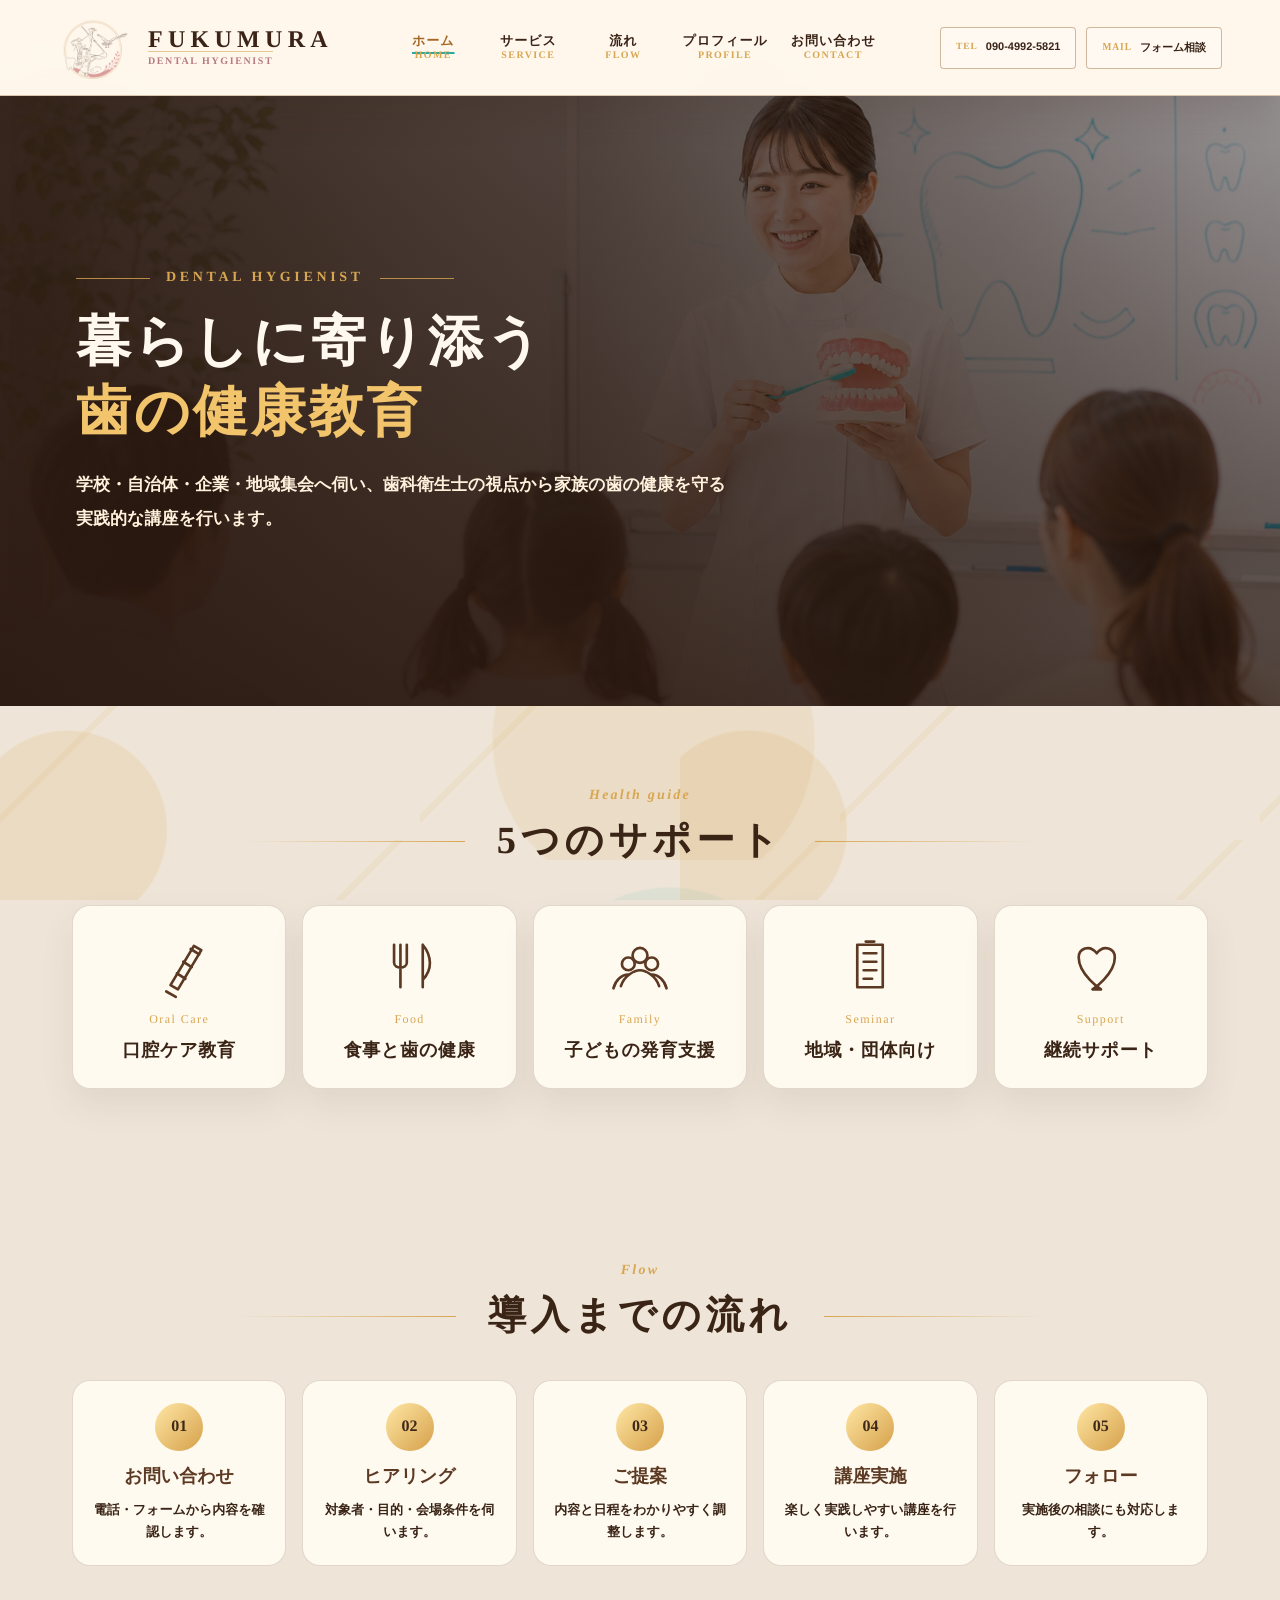
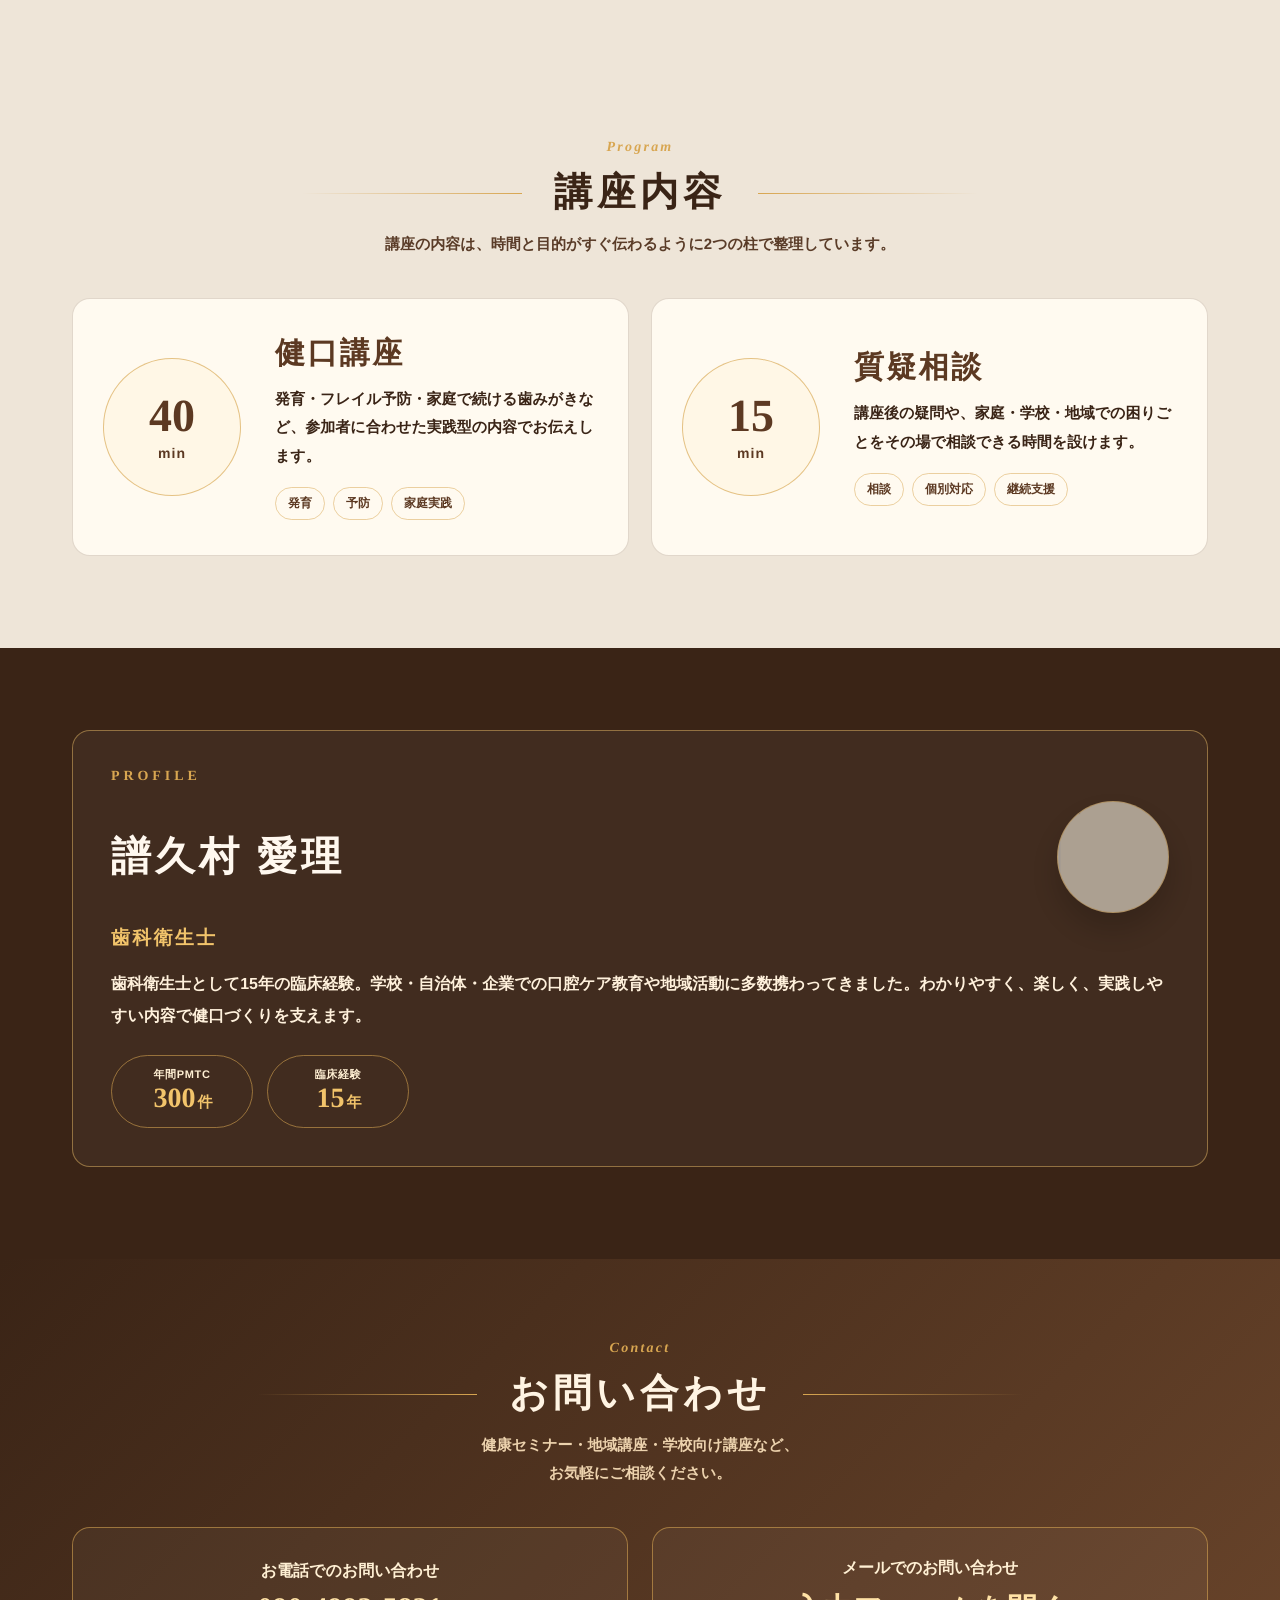
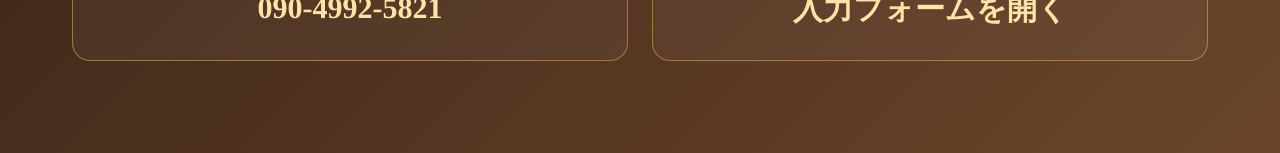
==== commit dadc0bb1: "Publish FUKUMURA site: index.html" ====
--- a/index.html
+++ b/index.html
@@ -5,7 +5,7 @@
   <meta name="viewport" content="width=device-width, initial-scale=1">
   <title>FUKUMURA Dental Hygienist | 地域に届ける健口サポート</title>
   <meta name="description" content="歯科衛生士による学校・自治体・企業・地域向けの口腔ケア教育、健口講座、相談対応サービスです。">
-  <link rel="stylesheet" href="styles.css?v=logo-header-profile-small-20260516">
+  <link rel="stylesheet" href="styles.css?v=profile-contact-copy-20260516">
 </head>
 <body>
   <header class="site-header" aria-label="サイトヘッダー">
@@ -54,7 +54,6 @@
       <div class="section-heading">
         <p>Health guide</p>
         <h2>5つのサポート</h2>
-        <span>提供内容を、那覇デンタルクリニック風の落ち着いたメニュー構成で整理しています。</span>
       </div>
 
       <div class="support-grid">
@@ -130,10 +129,10 @@
 
     <section id="profile" class="section-block profile section-panel" data-section="profile">
       <article class="profile-box">
-        <figure class="profile-photo"><img src="assets/profile-photo-attached-style.png" alt="譜久村 愛理"></figure>
+        <figure class="profile-photo"><img src="assets/profile-photo-latest-warm.png" alt="譜久村 愛理"></figure>
         <div class="profile-text">
           <p class="profile-label">PROFILE</p>
-          <h2><span>譜久村 愛理</span><span class="profile-mobile-mini" aria-hidden="true"><img src="assets/profile-photo-attached-style.png" alt=""></span></h2>
+          <h2><span>譜久村 愛理</span><span class="profile-mobile-mini" aria-hidden="true"><img src="assets/profile-photo-latest-warm.png" alt=""></span></h2>
           <h3>歯科衛生士</h3>
           <p>歯科衛生士として15年の臨床経験。学校・自治体・企業での口腔ケア教育や地域活動に多数携わってきました。わかりやすく、楽しく、実践しやすい内容で健口づくりを支えます。</p>
           <div class="profile-metrics">
@@ -148,7 +147,7 @@
       <div class="section-heading">
         <p>Contact</p>
         <h2>お問い合わせ</h2>
-        <span>健康セミナー・地域講座・学校向け講座など、お気軽にご相談ください。</span>
+        <span>健康セミナー・地域講座・学校向け講座など、<br class="mobile-break">お気軽にご相談ください。</span>
       </div>
 
       <div class="contact-grid">
@@ -188,6 +187,6 @@
     </section>
   </div>
 
-  <script src="scripts.js?v=logo-header-profile-small-20260516"></script>
+  <script src="scripts.js?v=profile-contact-copy-20260516"></script>
 </body>
 </html>
--- a/styles.css
+++ b/styles.css
@@ -24,14 +24,7 @@
   min-width: 320px;
   color: var(--ink);
   font-family: "Yu Gothic", "Yu Gothic UI", "Hiragino Kaku Gothic ProN", Meiryo, sans-serif;
-  background-color: #eee5d8;
-  background-image:
-    radial-gradient(circle at 12% 22%, rgba(216, 166, 81, .17) 0 84px, transparent 86px),
-    radial-gradient(circle at 88% 34%, rgba(38, 170, 162, .09) 0 120px, transparent 122px),
-    radial-gradient(circle at 78% 86%, rgba(216, 166, 81, .13) 0 150px, transparent 152px),
-    linear-gradient(135deg, transparent 0 47%, rgba(216, 166, 81, .1) 47% 48%, transparent 48% 100%);
-  background-attachment: fixed;
-  background-size: 680px 680px, 760px 760px, 860px 860px, 420px 420px;
+  background: #3a2416;
   text-rendering: geometricPrecision;
   -webkit-font-smoothing: antialiased;
 }
@@ -77,10 +70,10 @@
   justify-content: space-between;
   gap: 30px;
   padding: 14px 58px;
-  color: #fff4dd;
-  background: rgba(44, 25, 14, .96);
-  border-bottom: 1px solid rgba(216, 166, 81, .42);
-  box-shadow: 0 16px 36px rgba(20, 10, 4, .22);
+  color: #3b2417;
+  background: rgba(255, 248, 238, .95);
+  border-bottom: 1px solid rgba(141, 94, 42, .32);
+  box-shadow: 0 16px 36px rgba(48, 28, 16, .16);
   backdrop-filter: blur(10px);
 }
 
@@ -89,7 +82,7 @@
   display: inline-flex;
   align-items: center;
   gap: 14px;
-  color: #fff4dd;
+  color: #3b2417;
   text-decoration: none;
 }
 
@@ -119,7 +112,7 @@
 }
 
 .logo-text b {
-  color: #fff6e8;
+  color: #3b2417;
   font-family: Georgia, "Times New Roman", serif;
   font-size: 24px;
   font-weight: 600;
@@ -130,7 +123,7 @@
 .logo-text small {
   position: relative;
   width: fit-content;
-  color: #df9ba0;
+  color: #b87980;
   font-family: Georgia, "Times New Roman", serif;
   font-size: 10px;
   font-weight: 700;
@@ -162,7 +155,7 @@
   min-width: 72px;
   display: grid;
   gap: 4px;
-  color: #fff4dd;
+  color: #3b2417;
   text-align: center;
   text-decoration: none;
   transition: color .2s ease;
@@ -184,7 +177,7 @@
 
 .site-nav a:hover,
 .site-nav a.is-current {
-  color: #f2c46b;
+  color: #a36824;
 }
 
 .site-nav a.is-current strong {
@@ -207,9 +200,9 @@
   justify-content: center;
   gap: 8px;
   padding: 0 15px;
-  color: #fff1d9;
-  background: rgba(255, 255, 255, .06);
-  border: 1px solid rgba(216, 166, 81, .48);
+  color: #3b2417;
+  background: rgba(255, 255, 255, .32);
+  border: 1px solid rgba(141, 94, 42, .42);
   border-radius: 4px;
   text-decoration: none;
   font-size: clamp(11px, .78vw, 13px);
@@ -239,9 +232,9 @@
   display: grid;
   place-items: center;
   gap: 3px;
-  color: #fff4dd;
-  background: rgba(255, 255, 255, .06);
-  border: 1px solid rgba(216, 166, 81, .42);
+  color: #3b2417;
+  background: rgba(255, 255, 255, .42);
+  border: 1px solid rgba(141, 94, 42, .36);
   border-radius: 6px;
 }
 
@@ -255,7 +248,14 @@
   width: min(100%, var(--max));
   margin: 0 auto;
   padding-top: var(--header-h);
-  background: transparent;
+  background-color: #eee5d8;
+  background-image:
+    radial-gradient(circle at 10% 22%, rgba(216, 166, 81, .16) 0 98px, transparent 100px),
+    radial-gradient(circle at 88% 34%, rgba(38, 170, 162, .08) 0 130px, transparent 132px),
+    radial-gradient(circle at 76% 86%, rgba(216, 166, 81, .13) 0 160px, transparent 162px),
+    linear-gradient(135deg, transparent 0 47%, rgba(216, 166, 81, .1) 47% 48%, transparent 48% 100%);
+  background-attachment: fixed;
+  background-size: 680px 680px, 760px 760px, 860px 860px, 420px 420px;
   box-shadow: 0 0 0 1px rgba(216, 166, 81, .14);
 }
 
@@ -404,7 +404,7 @@
 .service,
 .flow,
 .program {
-  background: rgba(238, 229, 216, .9);
+  background: transparent;
 }
 
 .profile {
@@ -451,11 +451,7 @@
 }
 
 .support-card::before {
-  content: "";
-  position: absolute;
-  inset: 0;
-  background: linear-gradient(135deg, transparent 0 43%, rgba(92, 57, 34, .06) 43% 52%, transparent 52%);
-  pointer-events: none;
+  content: none;
 }
 
 .icon {
@@ -619,7 +615,7 @@
 
 .profile-box {
   display: grid;
-  grid-template-columns: 330px 1fr;
+  grid-template-columns: 1fr;
   gap: 36px;
   align-items: center;
   padding: 38px;
@@ -630,14 +626,7 @@
 }
 
 .profile-photo {
-  min-height: 340px;
-  display: grid;
-  place-items: center;
-  padding: 18px;
-  border: 1px solid rgba(216, 166, 81, .52);
-  border-radius: 18px;
-  background: #d6cdbe;
-  overflow: hidden;
+  display: none;
 }
 
 .profile-photo img {
@@ -661,6 +650,10 @@
 }
 
 .profile-text h2 {
+  display: flex;
+  align-items: center;
+  justify-content: space-between;
+  gap: 22px;
   margin-top: 16px;
   color: #fff8ef;
   font-family: "Yu Mincho", "Hiragino Mincho ProN", serif;
@@ -671,7 +664,16 @@
 }
 
 .profile-mobile-mini {
-  display: none;
+  flex: 0 0 112px;
+  width: 112px;
+  height: 112px;
+  display: block;
+  overflow: hidden;
+  border: 1px solid rgba(216, 166, 81, .58);
+  border-radius: 50%;
+  opacity: .72;
+  background: #d6cdbe;
+  box-shadow: 0 16px 28px rgba(0, 0, 0, .24);
 }
 
 .profile-mobile-mini img {
@@ -679,6 +681,7 @@
   height: 100%;
   object-fit: cover;
   object-position: center;
+  transform: translateX(10px) scale(1.16);
 }
 
 .profile-text h3 {
@@ -1005,9 +1008,9 @@
     display: grid !important;
     place-items: center;
     gap: 3px;
-    color: #fff4dd;
-    background: rgba(255, 255, 255, .06);
-    border: 1px solid rgba(216, 166, 81, .42);
+    color: #3b2417;
+    background: rgba(255, 255, 255, .42);
+    border: 1px solid rgba(141, 94, 42, .36);
     border-radius: 6px;
   }
 
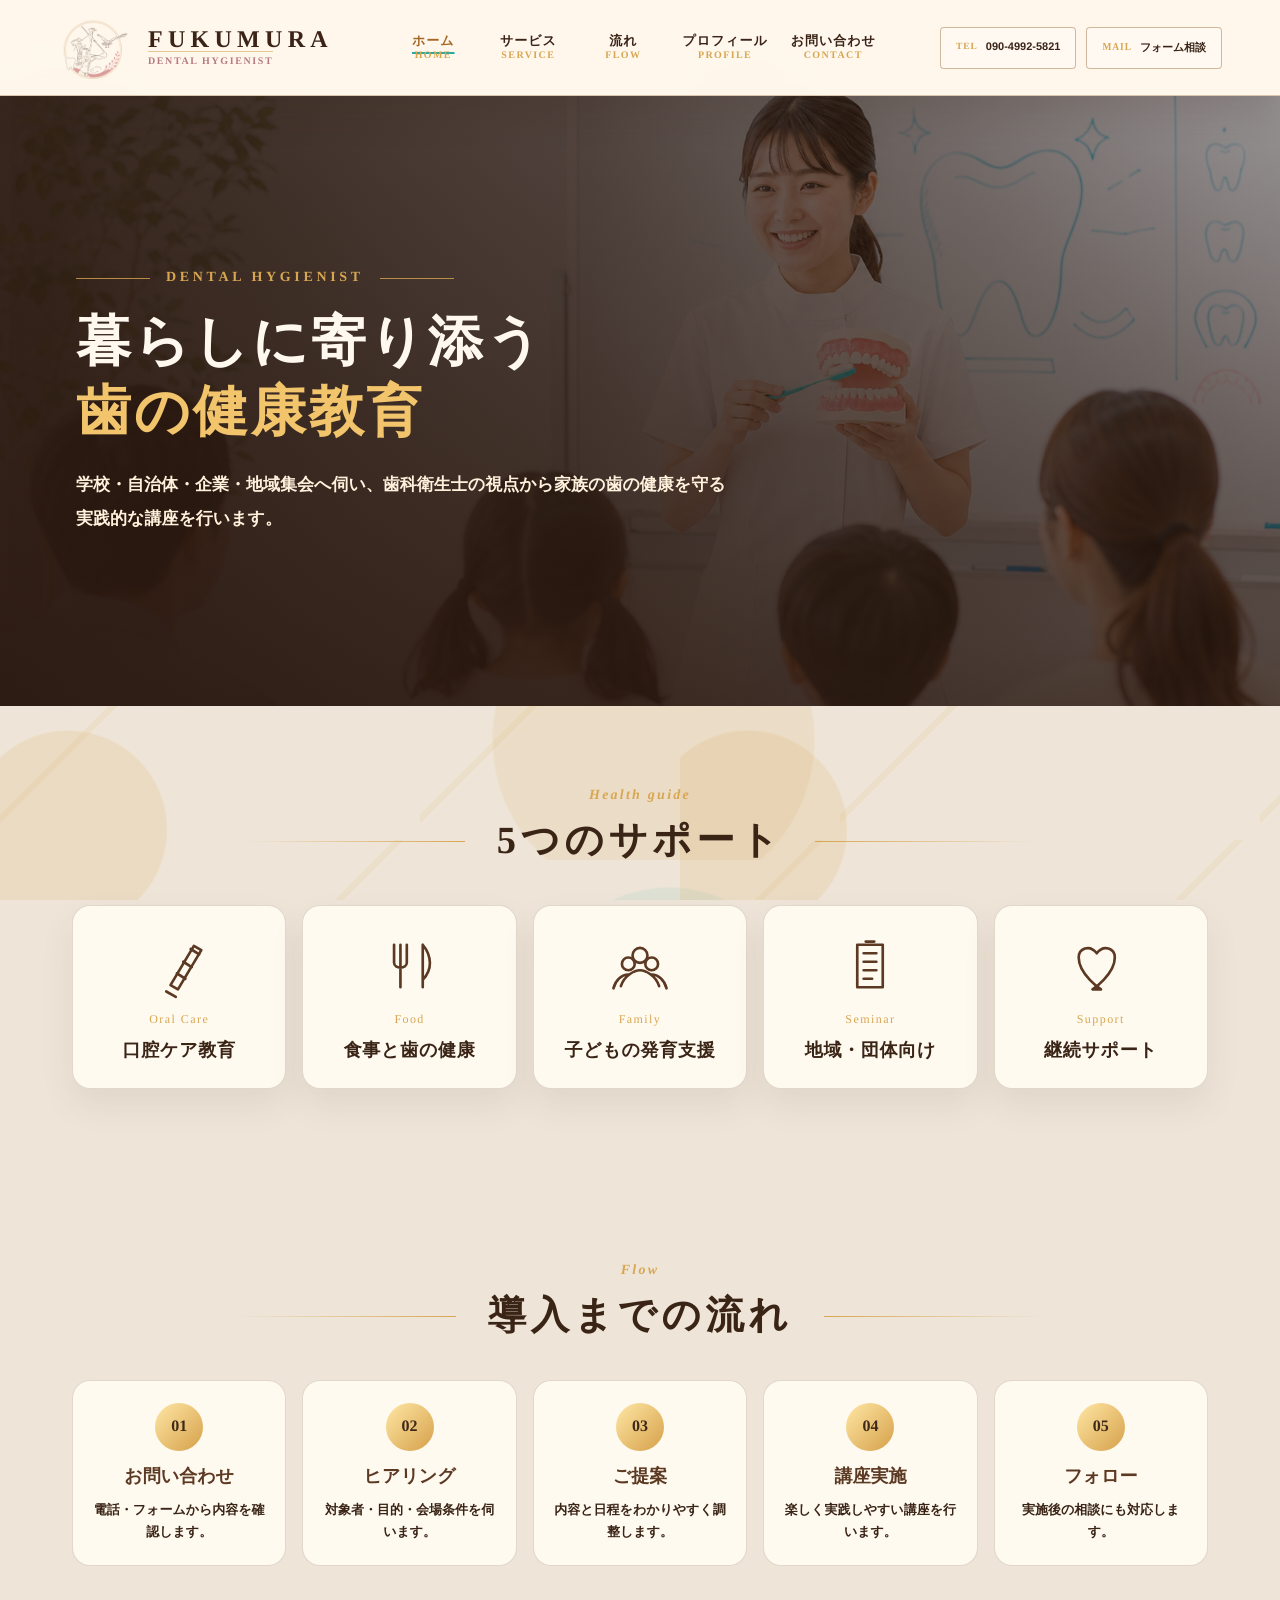
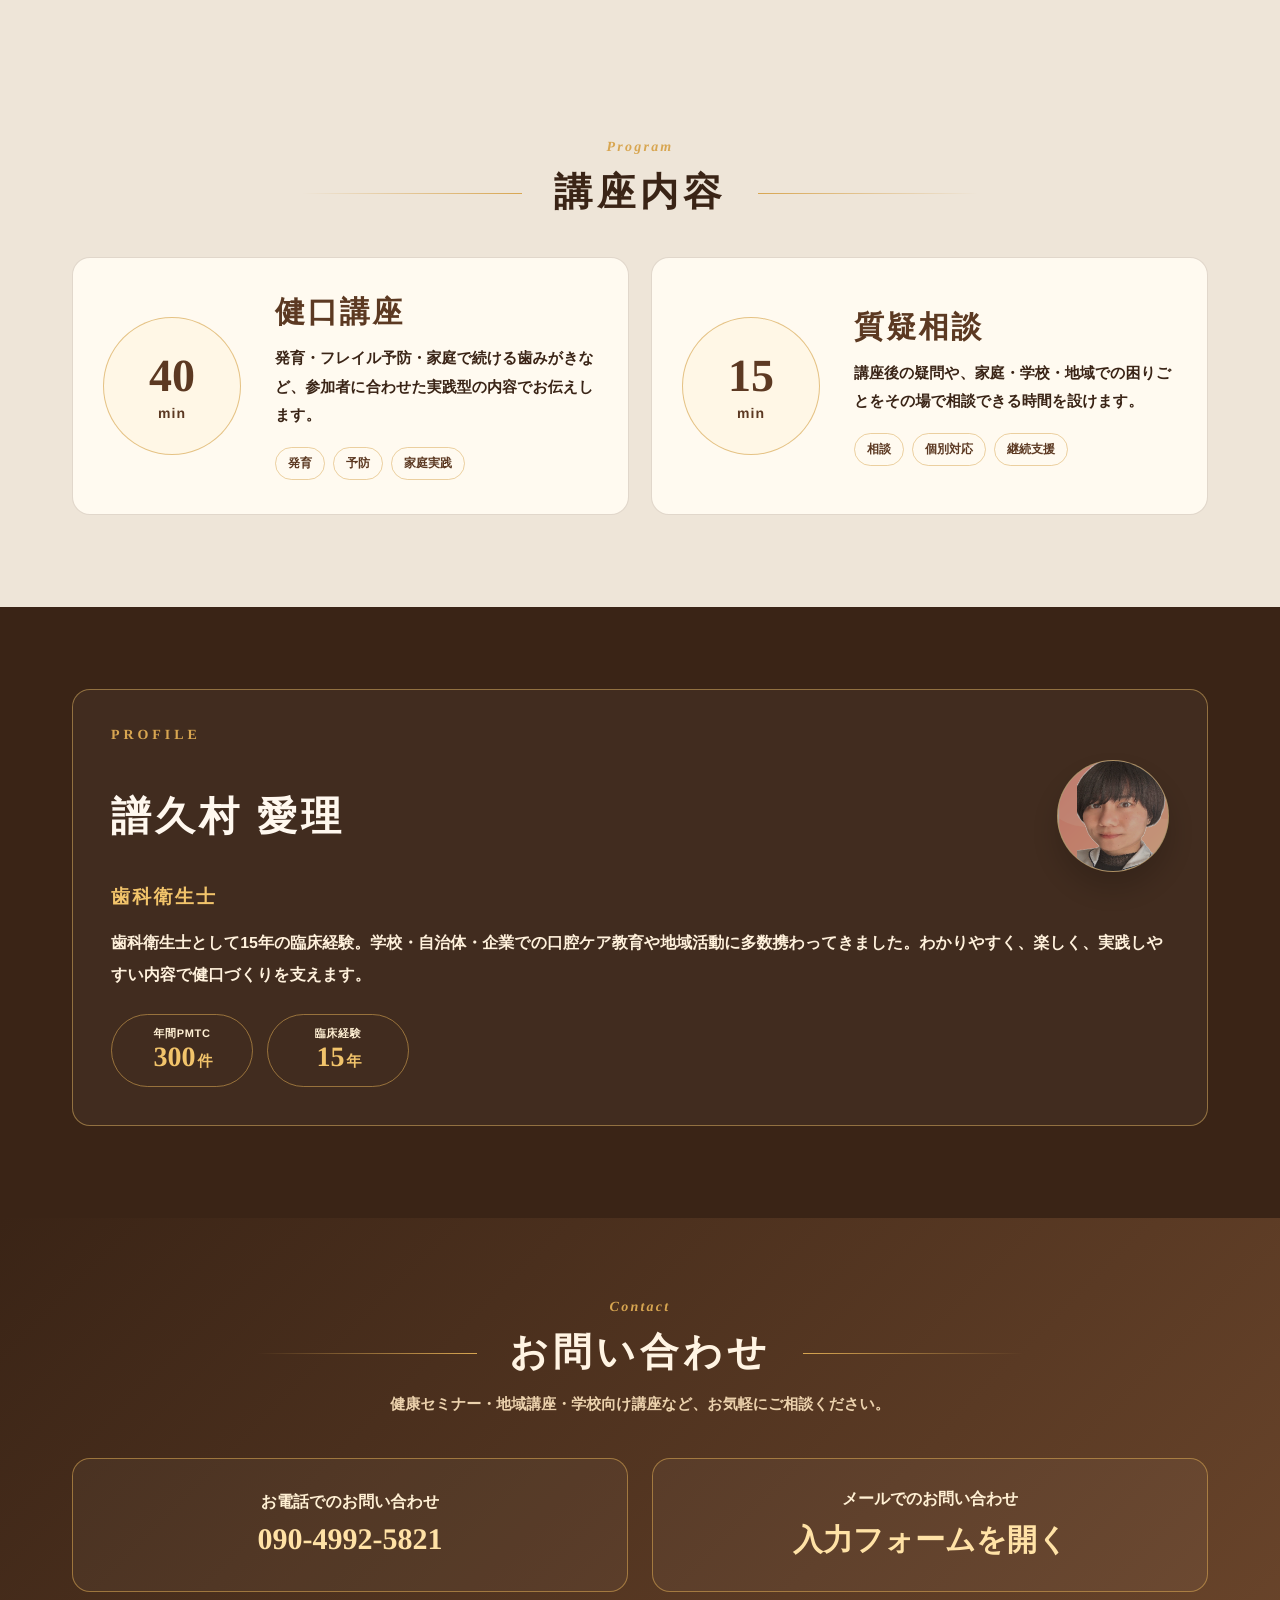
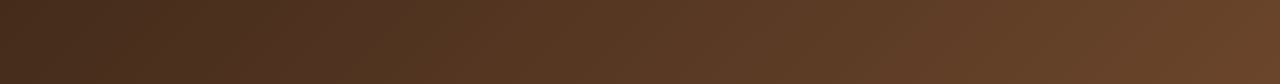
==== commit e756d23a: "Publish FUKUMURA site: index.html" ====
--- a/index.html
+++ b/index.html
@@ -5,7 +5,7 @@
   <meta name="viewport" content="width=device-width, initial-scale=1">
   <title>FUKUMURA Dental Hygienist | 地域に届ける健口サポート</title>
   <meta name="description" content="歯科衛生士による学校・自治体・企業・地域向けの口腔ケア教育、健口講座、相談対応サービスです。">
-  <link rel="stylesheet" href="styles.css?v=profile-contact-copy-20260516">
+  <link rel="stylesheet" href="styles.css?v=program-copy-removed-20260516">
 </head>
 <body>
   <header class="site-header" aria-label="サイトヘッダー">
@@ -104,7 +104,6 @@
       <div class="section-heading">
         <p>Program</p>
         <h2>講座内容</h2>
-        <span>講座の内容は、時間と目的がすぐ伝わるように2つの柱で整理しています。</span>
       </div>
 
       <div class="course-layout">
@@ -187,6 +186,6 @@
     </section>
   </div>
 
-  <script src="scripts.js?v=profile-contact-copy-20260516"></script>
+  <script src="scripts.js?v=program-copy-removed-20260516"></script>
 </body>
 </html>
--- a/styles.css
+++ b/styles.css
@@ -401,6 +401,10 @@
   line-height: 1.9;
 }
 
+.mobile-break {
+  display: none;
+}
+
 .service,
 .flow,
 .program {
@@ -1120,6 +1124,10 @@
     line-height: 1.75;
   }
 
+  .mobile-break {
+    display: block;
+  }
+
   .course-layout,
   .contact-grid {
     grid-template-columns: 1fr;
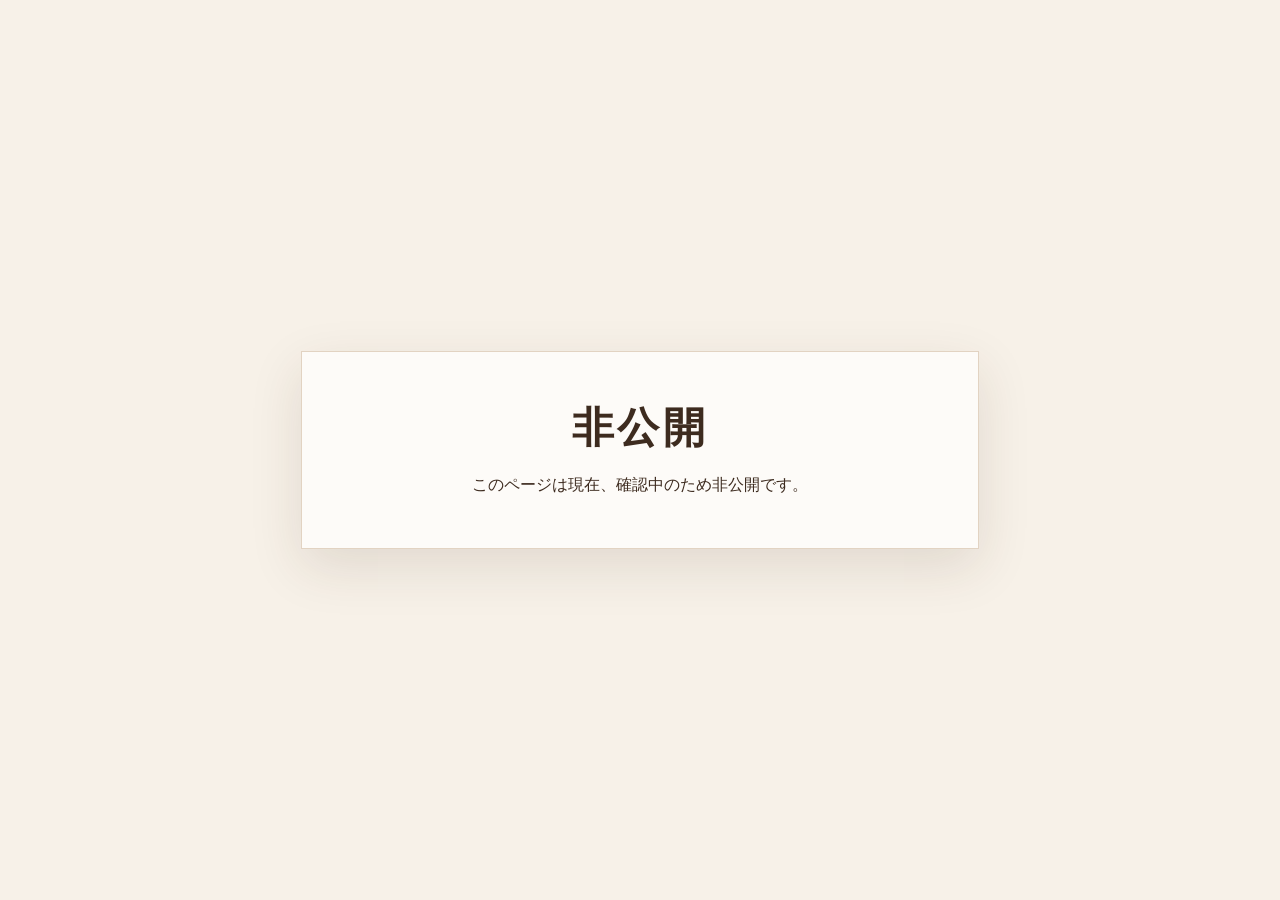
==== commit 630cf031: "Make FUKUMURA site private placeholder" ====
--- a/index.html
+++ b/index.html
@@ -3,189 +3,19 @@
 <head>
   <meta charset="utf-8">
   <meta name="viewport" content="width=device-width, initial-scale=1">
-  <title>FUKUMURA Dental Hygienist | 地域に届ける健口サポート</title>
-  <meta name="description" content="歯科衛生士による学校・自治体・企業・地域向けの口腔ケア教育、健口講座、相談対応サービスです。">
-  <link rel="stylesheet" href="styles.css?v=program-copy-removed-20260516">
+  <meta name="robots" content="noindex,nofollow,noarchive">
+  <title>非公開 | FUKUMURA</title>
+  <style>
+    body{margin:0;min-height:100vh;display:grid;place-items:center;background:#f7f1e8;color:#3d2b1f;font-family:"Yu Gothic","YuGothic","Hiragino Kaku Gothic ProN",Meiryo,sans-serif;}
+    main{width:min(88vw,620px);padding:48px 28px;text-align:center;border:1px solid rgba(153,110,56,.28);background:rgba(255,255,255,.72);box-shadow:0 18px 50px rgba(69,45,26,.12)}
+    h1{margin:0 0 14px;font-size:clamp(28px,5vw,42px);letter-spacing:.08em}
+    p{margin:0;line-height:1.9;font-size:16px}
+  </style>
 </head>
 <body>
-  <header class="site-header" aria-label="サイトヘッダー">
-    <a class="site-logo" href="#top" data-nav-link="top" aria-label="FUKUMURA ホームへ">
-      <span class="logo-mark"><img src="assets/logo-mark-transparent.png" alt=""></span>
-      <span class="logo-text"><b>FUKUMURA</b><small>DENTAL HYGIENIST</small></span>
-    </a>
-
-    <nav class="site-nav" aria-label="メインメニュー">
-      <a class="is-current" href="#top" data-nav-link="top"><strong>ホーム</strong><span>HOME</span></a>
-      <a href="#service" data-nav-link="service"><strong>サービス</strong><span>SERVICE</span></a>
-      <a href="#flow" data-nav-link="flow"><strong>流れ</strong><span>FLOW</span></a>
-      <a href="#profile" data-nav-link="profile"><strong>プロフィール</strong><span>PROFILE</span></a>
-      <a href="#contact" data-nav-link="contact"><strong>お問い合わせ</strong><span>CONTACT</span></a>
-    </nav>
-
-    <div class="header-actions">
-      <a class="header-pill" href="tel:09049925821"><span>TEL</span>090-4992-5821</a>
-      <button class="header-pill" type="button" data-open-form><span>MAIL</span>フォーム相談</button>
-    </div>
-
-    <button class="mobile-menu-button" type="button" aria-label="メニューを開く" data-menu-button>
-      <span></span><span></span><span></span>
-      <em>MENU</em>
-    </button>
-  </header>
-
-  <nav class="mobile-nav" aria-label="スマートフォンメニュー" data-mobile-nav>
-    <a href="#top" data-nav-link="top">ホーム</a>
-    <a href="#service" data-nav-link="service">サービス</a>
-    <a href="#flow" data-nav-link="flow">流れ</a>
-    <a href="#profile" data-nav-link="profile">プロフィール</a>
-    <a href="#contact" data-nav-link="contact">お問い合わせ</a>
-  </nav>
-
-  <main id="top">
-    <section class="hero section-panel" data-section="top">
-      <div class="hero-inner">
-        <p class="kicker">Dental Hygienist</p>
-        <h1>暮らしに寄り添う<br><span>歯の健康教育</span></h1>
-        <p class="hero-text">学校・自治体・企業・地域集会へ伺い、歯科衛生士の視点から家族の歯の健康を守る実践的な講座を行います。</p>
-      </div>
-    </section>
-
-    <section id="service" class="section-block service section-panel" data-section="service">
-      <div class="section-heading">
-        <p>Health guide</p>
-        <h2>5つのサポート</h2>
-      </div>
-
-      <div class="support-grid">
-        <article class="support-card">
-          <div class="icon" aria-hidden="true"><svg viewBox="0 0 64 64"><path d="M24 50 46 13l7 4-22 37-7-4Z"/><path d="m43 16 8 5M36 28l8 5M30 39l8 5M20 56l9 5"/></svg></div>
-          <small>Oral Care</small>
-          <h3>口腔ケア教育</h3>
-        </article>
-        <article class="support-card">
-          <div class="icon" aria-hidden="true"><svg viewBox="0 0 64 64"><path d="M23 12v40M17 12v17c0 6 12 6 12 0V12M44 12v40M44 12c9 11 9 24 0 33"/></svg></div>
-          <small>Food</small>
-          <h3>食事と歯の健康</h3>
-        </article>
-        <article class="support-card">
-          <div class="icon" aria-hidden="true"><svg viewBox="0 0 64 64"><circle cx="32" cy="22" r="7"/><circle cx="21" cy="30" r="6"/><circle cx="43" cy="30" r="6"/><path d="M14 51c3-10 13-15 18-15s15 5 18 15M7 53c2-8 8-13 14-13M57 53c-2-8-8-13-14-13"/></svg></div>
-          <small>Family</small>
-          <h3>子どもの発育支援</h3>
-        </article>
-        <article class="support-card">
-          <div class="icon" aria-hidden="true"><svg viewBox="0 0 64 64"><path d="M20 12h24v40H20z"/><path d="M26 20h12M26 28h12M26 36h12M26 44h8"/><path d="M28 9h8"/></svg></div>
-          <small>Seminar</small>
-          <h3>地域・団体向け</h3>
-        </article>
-        <article class="support-card">
-          <div class="icon" aria-hidden="true"><svg viewBox="0 0 64 64"><path d="M32 54S11 40 11 24c0-8 10-13 17-4 7-9 17-4 17 4 0 16-21 30-21 30Z"/></svg></div>
-          <small>Support</small>
-          <h3>継続サポート</h3>
-        </article>
-      </div>
-    </section>
-
-    <section id="flow" class="section-block flow section-panel" data-section="flow">
-      <div class="section-heading">
-        <p>Flow</p>
-        <h2>導入までの流れ</h2>
-      </div>
-
-      <ol class="flow-list">
-        <li class="flow-step"><span class="num">01</span><h3>お問い合わせ</h3><p>電話・フォームから内容を確認します。</p></li>
-        <li class="flow-step"><span class="num">02</span><h3>ヒアリング</h3><p>対象者・目的・会場条件を伺います。</p></li>
-        <li class="flow-step"><span class="num">03</span><h3>ご提案</h3><p>内容と日程をわかりやすく調整します。</p></li>
-        <li class="flow-step"><span class="num">04</span><h3>講座実施</h3><p>楽しく実践しやすい講座を行います。</p></li>
-        <li class="flow-step"><span class="num">05</span><h3>フォロー</h3><p>実施後の相談にも対応します。</p></li>
-      </ol>
-    </section>
-
-    <section class="section-block program section-panel">
-      <div class="section-heading">
-        <p>Program</p>
-        <h2>講座内容</h2>
-      </div>
-
-      <div class="course-layout">
-        <article class="course-card">
-          <div class="course-time"><strong>40</strong><span>min</span></div>
-          <div>
-            <h3>健口講座</h3>
-            <p>発育・フレイル予防・家庭で続ける歯みがきなど、参加者に合わせた実践型の内容でお伝えします。</p>
-            <div class="course-tags"><span>発育</span><span>予防</span><span>家庭実践</span></div>
-          </div>
-        </article>
-        <article class="course-card">
-          <div class="course-time"><strong>15</strong><span>min</span></div>
-          <div>
-            <h3>質疑相談</h3>
-            <p>講座後の疑問や、家庭・学校・地域での困りごとをその場で相談できる時間を設けます。</p>
-            <div class="course-tags"><span>相談</span><span>個別対応</span><span>継続支援</span></div>
-          </div>
-        </article>
-      </div>
-    </section>
-
-    <section id="profile" class="section-block profile section-panel" data-section="profile">
-      <article class="profile-box">
-        <figure class="profile-photo"><img src="assets/profile-photo-latest-warm.png" alt="譜久村 愛理"></figure>
-        <div class="profile-text">
-          <p class="profile-label">PROFILE</p>
-          <h2><span>譜久村 愛理</span><span class="profile-mobile-mini" aria-hidden="true"><img src="assets/profile-photo-latest-warm.png" alt=""></span></h2>
-          <h3>歯科衛生士</h3>
-          <p>歯科衛生士として15年の臨床経験。学校・自治体・企業での口腔ケア教育や地域活動に多数携わってきました。わかりやすく、楽しく、実践しやすい内容で健口づくりを支えます。</p>
-          <div class="profile-metrics">
-            <span><small>年間PMTC</small><b>300</b>件</span>
-            <span><small>臨床経験</small><b>15</b>年</span>
-          </div>
-        </div>
-      </article>
-    </section>
-
-    <section id="contact" class="section-block contact section-panel" data-section="contact">
-      <div class="section-heading">
-        <p>Contact</p>
-        <h2>お問い合わせ</h2>
-        <span>健康セミナー・地域講座・学校向け講座など、<br class="mobile-break">お気軽にご相談ください。</span>
-      </div>
-
-      <div class="contact-grid">
-        <a class="contact-card" href="tel:09049925821">
-          <span>お電話でのお問い合わせ</span>
-          <strong>090-4992-5821</strong>
-        </a>
-        <button class="contact-card" type="button" data-open-form>
-          <span>メールでのお問い合わせ</span>
-          <strong>入力フォームを開く</strong>
-        </button>
-      </div>
-    </section>
+  <main>
+    <h1>非公開</h1>
+    <p>このページは現在、確認中のため非公開です。</p>
   </main>
-
-  <div class="form-modal" data-modal aria-hidden="true">
-    <div class="modal-backdrop" data-close-form></div>
-    <section class="modal-panel" role="dialog" aria-modal="true" aria-labelledby="form-title">
-      <button class="modal-close" type="button" aria-label="閉じる" data-close-form>×</button>
-      <div class="form-state form-input-state" data-input-state>
-        <p class="modal-kicker">CONTACT FORM</p>
-        <h2 id="form-title">メールでのお問い合わせ</h2>
-        <form class="contact-form" data-contact-form>
-          <label><span>お名前</span><input name="name" type="text" autocomplete="name" required></label>
-          <label><span>メールアドレス</span><input name="email" type="email" autocomplete="email" required></label>
-          <label><span>電話番号</span><input name="tel" type="tel" autocomplete="tel"></label>
-          <label><span>お問い合わせ内容</span><textarea name="message" rows="6" required></textarea></label>
-          <button class="submit-button" type="submit">送信する</button>
-        </form>
-      </div>
-      <div class="form-state thanks-state" data-thanks-state hidden>
-        <p class="modal-kicker">THANK YOU</p>
-        <h2>送信ありがとうございました</h2>
-        <p>内容を確認後、折り返しご連絡いたします。しばらくお待ちください。</p>
-        <button class="submit-button" type="button" data-close-form>閉じる</button>
-      </div>
-    </section>
-  </div>
-
-  <script src="scripts.js?v=program-copy-removed-20260516"></script>
 </body>
-</html>
+</html>
